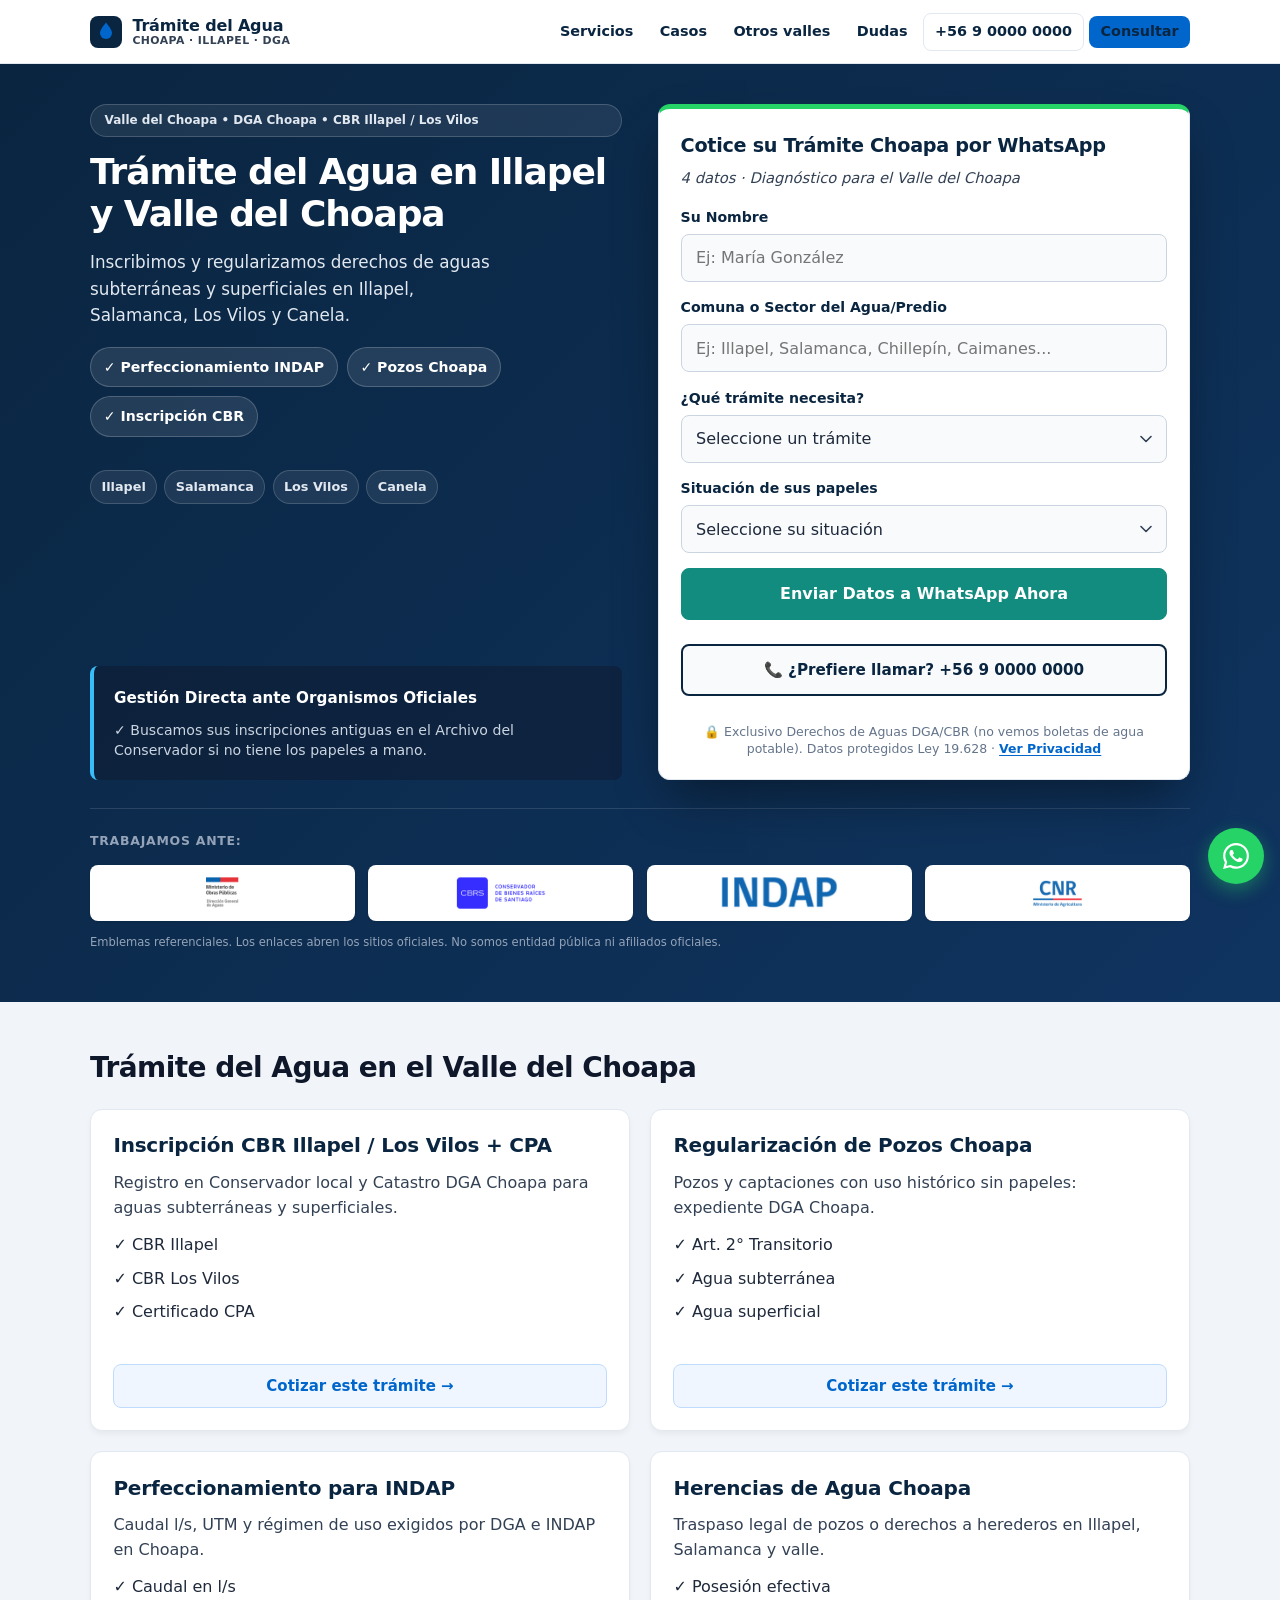
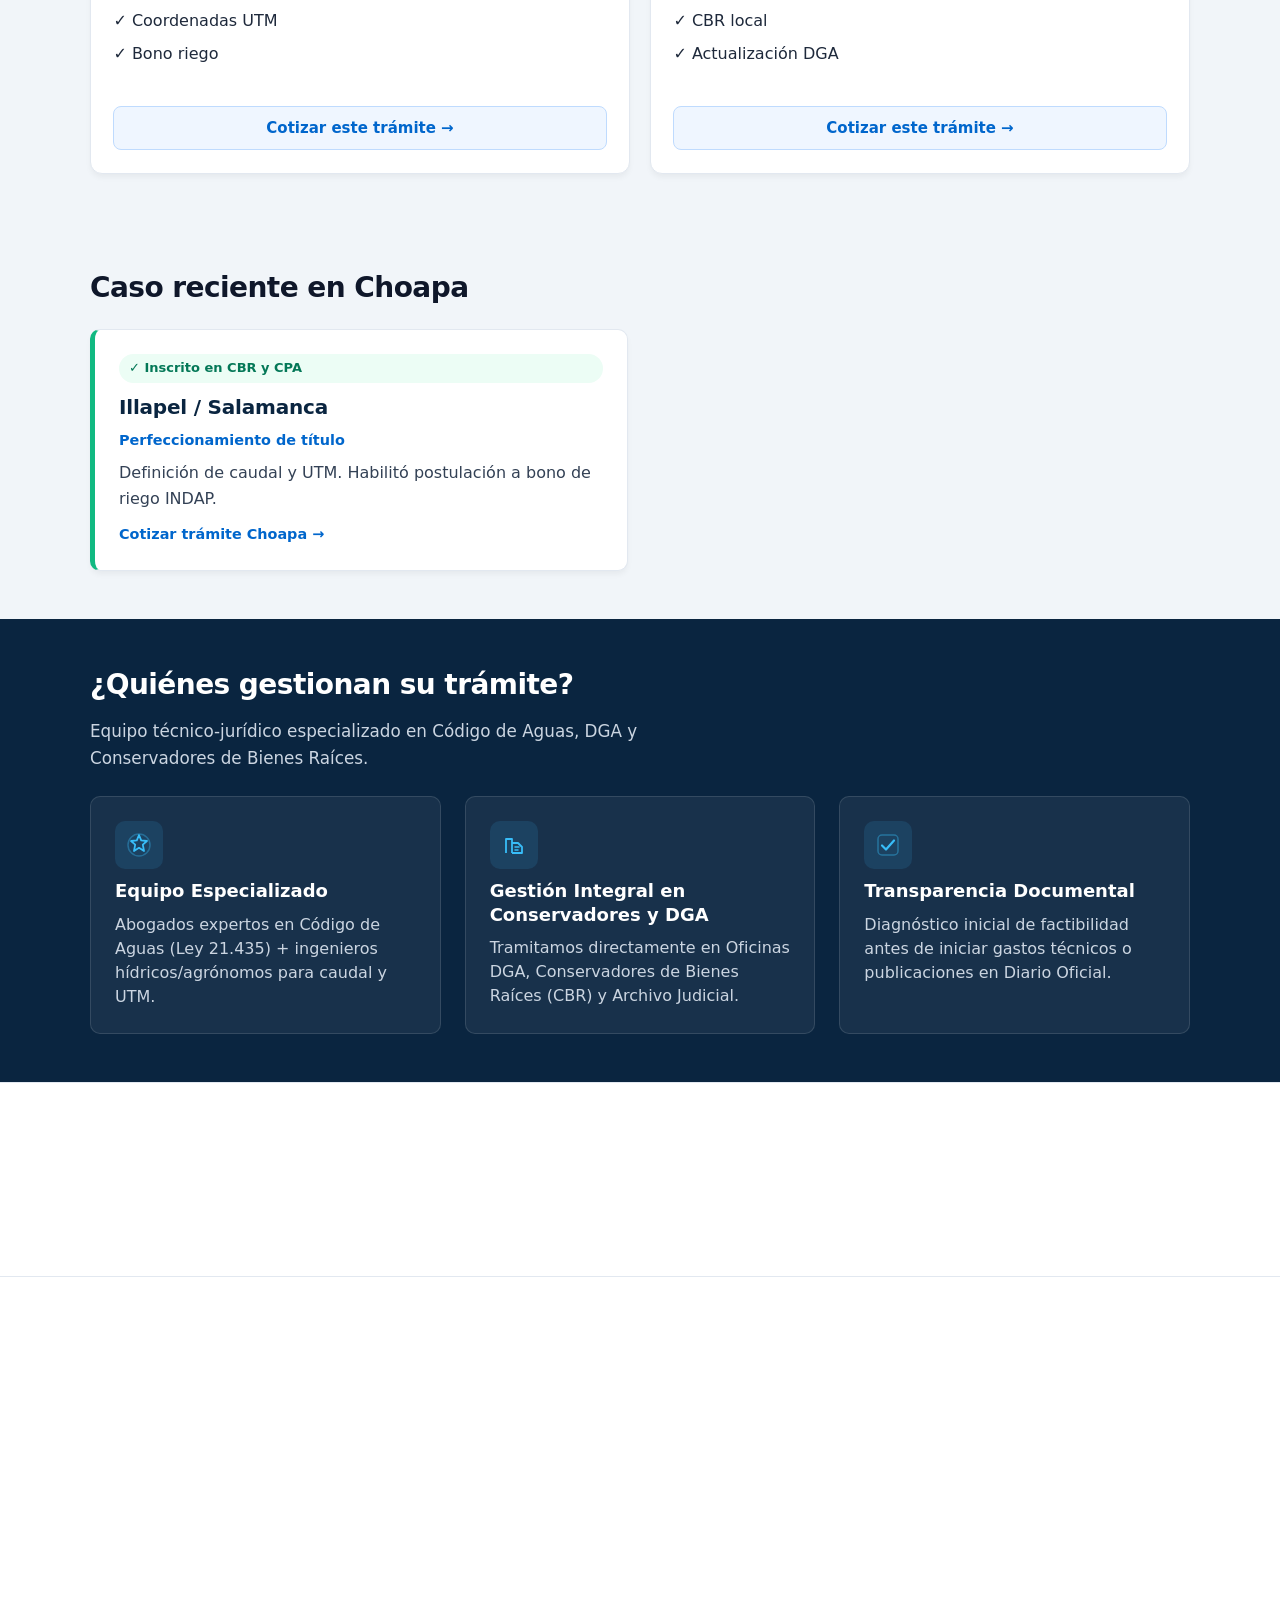
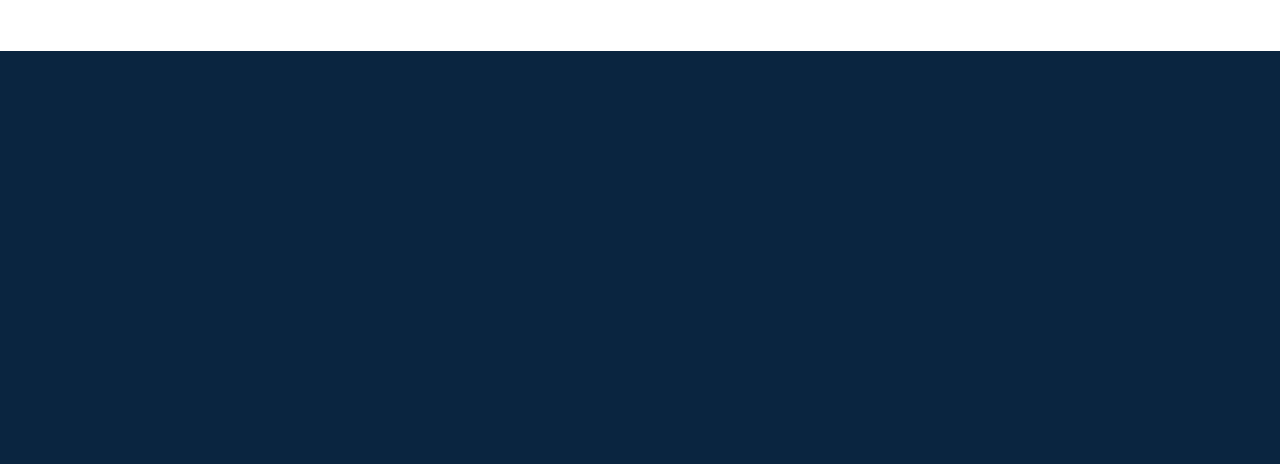
==== tramite-agua-illapel-choapa.html @ 5fd61816 "Usar logos oficiales de DGA, Conservador, INDAP y CNR. Reemplaza los emblemas SVG referenciales por " ====
<!DOCTYPE html>
<html lang="es-CL">
<head>
  <meta charset="UTF-8">
  <meta name="viewport" content="width=device-width, initial-scale=1">
  <title>Trámite del Agua Illapel y Choapa | Regularización e Inscripción DGA y CBR</title>
  <meta name="description" content="Trámite del agua en Illapel, Salamanca, Los Vilos y Canela. Regularización de pozos e inscripción ante DGA Choapa y Conservador de Illapel / Los Vilos.">
  <meta name="robots" content="index, follow, max-snippet:-1, max-image-preview:large">
  <meta name="geo.region" content="CL-CO">
  <meta name="geo.Country" content="CL">
  <meta name="geo.placename" content="Illapel, Valle del Choapa">
  <link rel="canonical" href="https://tudominio.cl/tramite-agua-illapel-choapa.html">
  <link rel="manifest" href="site.webmanifest">
  <link rel="icon" href="assets/favicon.ico" sizes="any">
  <link rel="icon" href="assets/favicon.png" type="image/svg+xml">
  <link rel="apple-touch-icon" href="assets/apple-touch-icon.png">
  <meta name="theme-color" content="#0A2540">
  <meta property="og:type" content="website">
  <meta property="og:locale" content="es_CL">
  <meta property="og:url" content="https://tudominio.cl/tramite-agua-illapel-choapa.html">
  <meta property="og:title" content="Trámite del Agua Illapel y Choapa | DGA y Conservador">
  <meta property="og:description" content="Regularice pozos y derechos de agua en el Valle del Choapa. Gestión ante DGA Choapa y Conservadores de Illapel / Los Vilos.">
  <link rel="stylesheet" href="styles.css">
  <script type="application/ld+json">
  {
    "@context": "https://schema.org",
    "@graph": [
      {
        "@type": "LegalService",
        "@id": "https://tudominio.cl/tramite-agua-illapel-choapa.html#service",
        "name": "Trámite del Agua Illapel y Choapa",
        "url": "https://tudominio.cl/tramite-agua-illapel-choapa.html",
        "description": "Regularización, perfeccionamiento e inscripción de derechos de aprovechamiento de aguas en el Valle del Choapa: Illapel, Salamanca, Los Vilos y Canela. Gestiones ante DGA Choapa y Conservadores de Illapel y Los Vilos, aguas subterráneas y superficiales.",
        "areaServed": [
          { "@type": "City", "name": "Illapel" },
          { "@type": "City", "name": "Salamanca" },
          { "@type": "City", "name": "Los Vilos" },
          { "@type": "City", "name": "Canela" },
          { "@type": "Place", "name": "Valle del Choapa" }
        ],
        "serviceType": ["Regularización de pozos", "Inscripción CBR Illapel", "Catastro Público de Aguas DGA Choapa", "Perfeccionamiento de títulos", "Herencias de agua"]
      },
      {
        "@type": "BreadcrumbList",
        "itemListElement": [
          { "@type": "ListItem", "position": 1, "name": "Inicio", "item": "https://tudominio.cl/" },
          { "@type": "ListItem", "position": 2, "name": "Choapa / Illapel", "item": "https://tudominio.cl/tramite-agua-illapel-choapa.html" }
        ]
      },
      {
        "@type": "FAQPage",
        "mainEntity": [
          {
            "@type": "Question",
            "name": "¿Dónde se inscriben derechos de agua del Valle del Choapa?",
            "acceptedAnswer": {
              "@type": "Answer",
              "text": "En el Conservador de Bienes Raíces de Illapel o Los Vilos, según la comuna, y en el Catastro Público de Aguas de la DGA Choapa. Aplica a aguas subterráneas y superficiales."
            }
          },
          {
            "@type": "Question",
            "name": "¿Puedo perfeccionar un título antiguo en Salamanca o Illapel para INDAP?",
            "acceptedAnswer": {
              "@type": "Answer",
              "text": "Sí. Completamos caudal en l/s, coordenadas UTM y régimen de uso para que la DGA y programas de riego (INDAP) acepten el derecho."
            }
          }
        ]
      }
    ]
  }
  </script>
</head>
<body>
  <a class="skip-link" href="#cotizador">Ir al formulario</a>
  <header class="site-header">
    <div class="container header-inner">
      <a class="brand" href="index.html" aria-label="Trámite del Agua — Inicio">
        <span class="brand-mark" aria-hidden="true">
          <svg xmlns="http://www.w3.org/2000/svg" width="32" height="32" viewBox="0 0 32 32" fill="none"><rect width="32" height="32" rx="8" fill="#0A2540"/><path d="M16 6.5c-3.6 4.5-6 7.8-6 10.6a6 6 0 1 0 12 0C22 14.3 19.6 11 16 6.5z" fill="#0066CC"/></svg>
        </span>
        <span class="brand-text">
          <span class="brand-name">Trámite del Agua</span>
          <span class="brand-sub">Choapa · Illapel · DGA</span>
        </span>
      </a>
      <nav class="site-nav" aria-label="Principal">
        <a href="#servicios">Servicios</a>
        <a href="#casos">Casos</a>
        <a href="#otros-valles">Otros valles</a>
        <a href="#faq">Dudas</a>
        <a class="nav-phone" data-phone-link href="tel:+56900000000"><span data-phone-text>+56 9 0000 0000</span></a>
        <a class="btn btn-sm btn-primary" href="#cotizador">Consultar</a>
      </nav>
    </div>
  </header>

  <main id="inicio">
    <section class="hero" aria-labelledby="hero-title">
      <div class="container hero-grid">
        <div class="hero-copy">
          <p class="badge">Valle del Choapa • DGA Choapa • CBR Illapel / Los Vilos</p>
          <h1 id="hero-title">Trámite del Agua en Illapel y Valle del Choapa</h1>
          <p class="hero-lead">Inscribimos y regularizamos derechos de aguas subterráneas y superficiales en Illapel, Salamanca, Los Vilos y Canela.</p>
          <ul class="chips">
            <li>✓ Perfeccionamiento INDAP</li>
            <li>✓ Pozos Choapa</li>
            <li>✓ Inscripción CBR</li>
          </ul>
          <ul class="local-chips" aria-label="Comunas Choapa">
            <li>Illapel</li><li>Salamanca</li><li>Los Vilos</li><li>Canela</li>
          </ul>
          <aside class="hero-trust" aria-label="Respaldo institucional">
            <p class="hero-trust-title">Gestión Directa ante Organismos Oficiales</p>
            <p class="hero-guarantee">✓ Buscamos sus inscripciones antiguas en el Archivo del Conservador si no tiene los papeles a mano.</p>
          </aside>

        </div>

        <div class="form-panel" id="cotizador">
          <div class="form-card" id="form-card">
            <h2 class="form-title">Cotice su Trámite Choapa por WhatsApp</h2>
            <p class="form-sub">4 datos · Diagnóstico para el Valle del Choapa</p>
            <form id="wa-form" novalidate>
              <label class="field"><span>Su Nombre</span><input type="text" id="nombre" name="nombre" required maxlength="100" placeholder="Ej: María González"></label>
              <label class="field"><span>Comuna o Sector del Agua/Predio</span><input type="text" id="ubicacion" name="ubicacion" required maxlength="100" placeholder="Ej: Illapel, Salamanca, Chillepín, Caimanes..."></label>
              <label class="field">
                <span>¿Qué trámite necesita?</span>
                <select id="tramite" name="tramite" required>
                  <option value="" disabled selected>Seleccione un trámite</option>
                  <option value="Inscripción de Agua en Conservador (CBR) y Catastro DGA">Inscripción de Agua en Conservador (CBR) y Catastro DGA</option>
                  <option value="Regularización de Pozo / Agua sin papeles al día">Regularización de Pozo / Agua sin papeles al día</option>
                  <option value="Perfeccionamiento de Título de Agua Antiguo">Perfeccionamiento de Título de Agua Antiguo</option>
                  <option value="Traspaso de Agua por Herencia o Compraventa">Traspaso de Agua por Herencia o Compraventa</option>
                </select>
              </label>
              <label class="field">
                <span>Situación de sus papeles</span>
                <select id="situacion" name="situacion" required>
                  <option value="" disabled selected>Seleccione su situación</option>
                  <option value="Tengo papeles antiguos (falta inscribir en DGA / actualizar)">Tengo papeles antiguos (falta inscribir en DGA / actualizar)</option>
                  <option value="Uso el agua hace años pero no tengo inscripción">Uso el agua hace años pero no tengo inscripción</option>
                  <option value="El agua está a nombre de un familiar fallecido">El agua está a nombre de un familiar fallecido</option>
                  <option value="No estoy seguro, necesito revisión">No estoy seguro, necesito revisión</option>
                </select>
              </label>
              <p class="form-error" id="form-error" role="alert" hidden>Complete los 4 campos para continuar.</p>
              <button type="submit" class="btn btn-wa btn-block">Enviar Datos a WhatsApp Ahora</button>
              <a class="btn-phone" data-phone-link data-phone-full href="tel:+56900000000">📞 ¿Prefiere llamar? +56 9 0000 0000</a>
              <p class="form-legal">🔒 Exclusivo Derechos de Aguas DGA/CBR (no vemos boletas de agua potable). Datos protegidos Ley 19.628 · <a href="#privacidad" id="open-privacy">Ver Privacidad</a></p>
            </form>
          </div>
        </div>
      </div>

            <div class="container partners" aria-label="Organismos ante los que gestionamos">
        <p class="partners-label">Trabajamos ante:</p>
        <ul class="partners-logos">
          <li>
            <a class="partner-mark" href="https://dga.mop.gob.cl/" target="_blank" rel="noopener noreferrer" title="Sitio oficial DGA">
              <img src="assets/logos/dga.png" alt="DGA — Dirección General de Aguas (sitio oficial)" width="140" height="48" loading="lazy" decoding="async">
            </a>
          </li>
          <li>
            <a class="partner-mark" href="https://www.conservadores.cl/" target="_blank" rel="noopener noreferrer" title="Directorio Conservadores de Bienes Raíces">
              <img src="assets/logos/cbr.png" alt="CBR — Conservador de Bienes Raíces (directorio oficial)" width="140" height="48" loading="lazy" decoding="async">
            </a>
          </li>
          <li>
            <a class="partner-mark" href="https://www.indap.gob.cl/agua-en-regla" target="_blank" rel="noopener noreferrer" title="INDAP Agua en Regla">
              <img src="assets/logos/indap.png" alt="INDAP — Agua en Regla (sitio oficial)" width="140" height="48" loading="lazy" decoding="async">
            </a>
          </li>
          <li>
            <a class="partner-mark" href="https://www.cnr.gob.cl/" target="_blank" rel="noopener noreferrer" title="Comisión Nacional de Riego">
              <img src="assets/logos/cnr.png" alt="CNR — Comisión Nacional de Riego (sitio oficial)" width="140" height="48" loading="lazy" decoding="async">
            </a>
          </li>
        </ul>
        <p class="partners-note">Emblemas referenciales. Los enlaces abren los sitios oficiales. No somos entidad pública ni afiliados oficiales.</p>
      </div>

    </section>

    <section class="section section-services cv-auto" id="servicios">
      <div class="container">
        <h2>Trámite del Agua en el Valle del Choapa</h2>
        <div class="bento">
          <article class="bento-card">
            <h3>Inscripción CBR Illapel / Los Vilos + CPA</h3>
            <p class="bento-lead">Registro en Conservador local y Catastro DGA Choapa para aguas subterráneas y superficiales.</p>
            <ul class="mini-list"><li>✓ CBR Illapel</li><li>✓ CBR Los Vilos</li><li>✓ Certificado CPA</li></ul>
            <button type="button" class="service-pick" data-tramite="Inscripción de Agua en Conservador (CBR) y Catastro DGA">Cotizar este trámite →</button>
          </article>
          <article class="bento-card">
            <h3>Regularización de Pozos Choapa</h3>
            <p class="bento-lead">Pozos y captaciones con uso histórico sin papeles: expediente DGA Choapa.</p>
            <ul class="mini-list"><li>✓ Art. 2° Transitorio</li><li>✓ Agua subterránea</li><li>✓ Agua superficial</li></ul>
            <button type="button" class="service-pick" data-tramite="Regularización de Pozo / Agua sin papeles al día">Cotizar este trámite →</button>
          </article>
          <article class="bento-card">
            <h3>Perfeccionamiento para INDAP</h3>
            <p class="bento-lead">Caudal l/s, UTM y régimen de uso exigidos por DGA e INDAP en Choapa.</p>
            <ul class="mini-list"><li>✓ Caudal en l/s</li><li>✓ Coordenadas UTM</li><li>✓ Bono riego</li></ul>
            <button type="button" class="service-pick" data-tramite="Perfeccionamiento de Título de Agua Antiguo">Cotizar este trámite →</button>
          </article>
          <article class="bento-card">
            <h3>Herencias de Agua Choapa</h3>
            <p class="bento-lead">Traspaso legal de pozos o derechos a herederos en Illapel, Salamanca y valle.</p>
            <ul class="mini-list"><li>✓ Posesión efectiva</li><li>✓ CBR local</li><li>✓ Actualización DGA</li></ul>
            <button type="button" class="service-pick" data-tramite="Traspaso de Agua por Herencia o Compraventa">Cotizar este trámite →</button>
          </article>
        </div>
      </div>
    </section>

    <section class="section section-cases cv-auto" id="casos">
      <div class="container">
        <h2>Caso reciente en Choapa</h2>
        <div class="cases-grid">
          <article class="case-card">
            <p class="case-badge">✓ Inscrito en CBR y CPA</p>
            <h3>Illapel / Salamanca</h3>
            <p class="case-type">Perfeccionamiento de título</p>
            <p>Definición de caudal y UTM. Habilitó postulación a bono de riego INDAP.</p>
          <a class="case-link" href="#cotizador">Cotizar trámite Choapa →</a>
          </article>
        </div>
      </div>
    </section>

    <section class="section section-trust cv-auto" id="equipo">
      <div class="container">
        <h2>¿Quiénes gestionan su trámite?</h2>
        <p class="trust-intro">Equipo técnico-jurídico especializado en Código de Aguas, DGA y Conservadores de Bienes Raíces.</p>
        <ul class="trust-pillars">
          <li>
            <span class="trust-icon" aria-hidden="true">
              <svg xmlns="http://www.w3.org/2000/svg" width="28" height="28" viewBox="0 0 28 28" fill="none"><path d="M14 4l2.2 5.4L22 10l-4.2 3.6L19 20l-5-3.2L9 20l1.2-6.4L6 10l5.8-.6L14 4z" stroke="#38BDF8" stroke-width="1.8" stroke-linejoin="round"/><circle cx="14" cy="14" r="11" stroke="#38BDF8" stroke-width="1.5" opacity="0.35"/></svg>
            </span>
            <strong>Equipo Especializado</strong>
            <span>Abogados expertos en Código de Aguas (Ley 21.435) + ingenieros hídricos/agrónomos para caudal y UTM.</span>
          </li>
          <li>
            <span class="trust-icon" aria-hidden="true">
              <svg xmlns="http://www.w3.org/2000/svg" width="28" height="28" viewBox="0 0 28 28" fill="none"><path d="M6 22V8h6v14M12 12h6l4 4v6H12" stroke="#38BDF8" stroke-width="1.8" stroke-linejoin="round"/><path d="M15 16h4M15 19h3" stroke="#38BDF8" stroke-width="1.5" stroke-linecap="round"/></svg>
            </span>
            <strong>Gestión Integral en Conservadores y DGA</strong>
            <span>Tramitamos directamente en Oficinas DGA, Conservadores de Bienes Raíces (CBR) y Archivo Judicial.</span>
          </li>
          <li>
            <span class="trust-icon" aria-hidden="true">
              <svg xmlns="http://www.w3.org/2000/svg" width="28" height="28" viewBox="0 0 28 28" fill="none"><path d="M8 14.5l4 4 8-9" stroke="#38BDF8" stroke-width="2.2" stroke-linecap="round" stroke-linejoin="round"/><rect x="4" y="4" width="20" height="20" rx="4" stroke="#38BDF8" stroke-width="1.5" opacity="0.4"/></svg>
            </span>
            <strong>Transparencia Documental</strong>
            <span>Diagnóstico inicial de factibilidad antes de iniciar gastos técnicos o publicaciones en Diario Oficial.</span>
          </li>
        </ul>
      </div>
    </section>

<section class="section section-coverage cv-auto" id="otros-valles" aria-labelledby="otras-title">
      <div class="container">
        <h2 id="otras-title">También atendemos estos valles</h2>
        <ul class="related-links">
          <li><a href="index.html">Chile (Nacional)</a></li>
          <li><a href="tramite-agua-ovalle-limari.html">Limarí / Ovalle</a></li>
          <li><a href="tramite-agua-la-serena-elqui.html">Elqui / La Serena</a></li>
        </ul>
      </div>
    </section>

    <section class="section section-faq cv-auto" id="faq">
      <div class="container narrow">
        <h2>Dudas Choapa: Inscripción y Regularización</h2>
        <div class="faq">
          <details>
            <summary>¿Dónde se inscriben derechos de agua del Valle del Choapa?</summary>
            <div class="faq-body"><p>En el <strong>Conservador de Illapel o Los Vilos</strong> y en el <strong>Catastro Público de Aguas</strong> de la DGA Choapa (aguas subterráneas y superficiales).</p></div>
          </details>
          <details>
            <summary>¿Puedo perfeccionar un título antiguo en Salamanca o Illapel para INDAP?</summary>
            <div class="faq-body"><p>Sí. Completamos <strong>caudal en l/s</strong>, <strong>coordenadas UTM</strong> y régimen de uso para DGA e INDAP.</p></div>
          </details>
          <details>
            <summary>¿Atienden Chillepín, Caimanes y sectores rurales del Choapa?</summary>
            <div class="faq-body"><p>Sí. Cubrimos predios agrícolas y pozos en <strong>Illapel, Salamanca, Los Vilos, Canela</strong> y sectores del valle.</p></div>
          </details>
        </div>
      </div>
    </section>
  </main>

  <footer class="site-footer cv-auto">
    <div class="container footer-row">
      <p class="footer-brand">Trámite del Agua · Choapa</p>
      <p>Illapel · Salamanca · Los Vilos · Canela</p>
      <p class="footer-meta">Lun–Vie 09:00–18:00</p>
    </div>
    <div class="container footer-basins">
      <p class="footer-basins-label">Atención por Valles y Comunas:</p>
      <ul class="basin-links">
        <li><a href="index.html">Chile (Nacional)</a></li>
        <li><a href="tramite-agua-ovalle-limari.html">Limarí / Ovalle</a></li>
        <li><a href="tramite-agua-la-serena-elqui.html">Elqui / La Serena</a></li>
        <li><a href="tramite-agua-illapel-choapa.html" aria-current="page">Choapa / Illapel</a></li>
      </ul>
    </div>
    <div class="container footer-basins footer-official">
      <p class="footer-basins-label">Enlaces Oficiales:</p>
      <ul class="official-links">
        <li><a href="https://dga.mop.gob.cl/" target="_blank" rel="noopener noreferrer">DGA (MOP)</a></li>
        <li><a href="https://dga.mop.gob.cl/servicios-de-informacion/catastro-publico-de-aguas/" target="_blank" rel="noopener noreferrer">Catastro Público de Aguas</a></li>
        <li><a href="https://www.conservadores.cl/" target="_blank" rel="noopener noreferrer">Conservadores.cl</a></li>
        <li><a href="https://www.indap.gob.cl/agua-en-regla" target="_blank" rel="noopener noreferrer">INDAP Agua en Regla</a></li>
        <li><a href="https://www.cnr.gob.cl/" target="_blank" rel="noopener noreferrer">CNR</a></li>
        <li><a href="https://www.bcn.cl/leychile/navegar?idNorma=1162908" target="_blank" rel="noopener noreferrer">Ley 21.435 (BCN)</a></li>
        <li><a href="https://www.siguelacorrientedelagua.cl/" target="_blank" rel="noopener noreferrer">Sigue la corriente del agua</a></li>
        <li><a href="https://snia.mop.gob.cl/" target="_blank" rel="noopener noreferrer">Portal SNIA / DGA</a></li>
      </ul>
    </div>
    <div class="container footer-copy"><p>&copy; <span id="year"></span> Trámite del Agua.</p></div>
  </footer>

  <dialog class="privacy-dialog" id="privacy-dialog" aria-labelledby="privacy-title">
    <div class="privacy-dialog-inner">
      <h2 id="privacy-title">Política de Privacidad (Ley 19.628)</h2>
      <p>Tratamos nombre, comuna y datos del trámite solo para evaluar su caso ante DGA/CBR Choapa y contactarlo.</p>
      <p>No vendemos datos. Confidencialidad de expedientes hídricos. Puede solicitar acceso o eliminación.</p>
      <button type="button" class="btn btn-primary" id="close-privacy">Cerrar</button>
    </div>
  </dialog>

  <a href="#cotizador" class="float-wa" id="float-wa" aria-label="Ir al formulario">
    <svg xmlns="http://www.w3.org/2000/svg" width="26" height="26" viewBox="0 0 24 24" fill="currentColor" aria-hidden="true"><path d="M17.472 14.382c-.297-.149-1.758-.867-2.03-.967-.273-.099-.471-.148-.67.15-.197.297-.767.966-.94 1.164-.173.199-.347.223-.644.075-.297-.15-1.255-.463-2.39-1.475-.883-.788-1.48-1.761-1.653-2.059-.173-.297-.018-.458.13-.606.134-.133.298-.347.446-.52.149-.174.198-.298.298-.497.099-.198.05-.371-.025-.52-.075-.149-.669-1.612-.916-2.207-.242-.579-.487-.5-.669-.51-.173-.008-.371-.01-.57-.01-.198 0-.52.074-.792.372-.272.297-1.04 1.016-1.04 2.479 0 1.462 1.065 2.875 1.213 3.074.149.198 2.096 3.2 5.077 4.487.709.306 1.262.489 1.694.625.712.227 1.36.195 1.871.118.571-.085 1.758-.719 2.006-1.413.248-.694.248-1.289.173-1.413-.074-.124-.272-.198-.57-.347m-5.421 7.403h-.004a9.87 9.87 0 0 1-5.031-1.378l-.361-.214-3.741.982.998-3.648-.235-.374a9.86 9.86 0 0 1-1.51-5.26c.001-5.45 4.436-9.884 9.888-9.884 2.64 0 5.122 1.03 6.988 2.898a9.825 9.825 0 0 1 2.893 6.994c-.003 5.45-4.435 9.884-9.885 9.884m8.413-18.297A11.815 11.815 0 0 0 12.05 0C5.495 0 .16 5.335.157 11.892c0 2.096.547 4.142 1.588 5.945L.057 24l6.305-1.654a11.882 11.882 0 0 0 5.683 1.448h.005c6.554 0 11.89-5.335 11.893-11.893a11.821 11.821 0 0 0-3.48-8.413z"/></svg>
  </a>
  <script src="script.js" defer></script>
</body>
</html>
---- styles.css ----
/* Trámite del Agua — UI CRO · Alto contraste · Legibilidad 45-70+ */

:root {
  --azul: #0A2540;
  --azul-hidrico: #0066CC;
  --azul-hover: #0052A3;
  --wa: #128C7E;
  --wa-bright: #25D366;
  --fondo: #F8FAFC;
  --fondo-alt: #F1F5F9;
  --texto: #1E293B;
  --titulo: #0F172A;
  --secundario: #334155;
  --muted: #64748B;
  --borde: #E2E8F0;
  --borde-input: #CBD5E1;
  --blanco: #FFFFFF;
  --sombra: 0 10px 30px rgba(10, 37, 64, 0.1);
  --sombra-sm: 0 4px 6px -1px rgba(0, 0, 0, 0.05);
  --radio: 12px;
  --radio-sm: 8px;
  --header: 64px;
  --max: 1100px;
  --font: system-ui, -apple-system, BlinkMacSystemFont, "Segoe UI", Roboto, sans-serif;
}

*, *::before, *::after { box-sizing: border-box; }

html {
  scroll-behavior: smooth;
  scroll-padding-top: calc(var(--header) + 10px);
  -webkit-text-size-adjust: 100%;
}

body {
  margin: 0;
  font-family: var(--font);
  font-size: 16.5px;
  line-height: 1.6;
  color: var(--texto);
  background: var(--fondo);
  -webkit-font-smoothing: antialiased;
}

img, svg { display: block; max-width: 100%; }

a { color: var(--azul-hidrico); text-decoration: none; }
a:hover { color: var(--azul-hover); }

:focus-visible {
  outline: 3px solid var(--azul-hidrico);
  outline-offset: 2px;
}

.skip-link {
  position: absolute;
  left: 1rem;
  top: -80px;
  z-index: 200;
  padding: 0.6rem 0.9rem;
  background: var(--azul);
  color: var(--blanco);
  border-radius: var(--radio-sm);
}

.skip-link:focus { top: 0.75rem; }

.container {
  width: min(100% - 1.75rem, var(--max));
  margin-inline: auto;
}

.container.narrow { width: min(100% - 1.75rem, 720px); }

.cv-auto {
  content-visibility: auto;
  contain-intrinsic-size: auto 700px;
}

/* ---------- Header ---------- */
.site-header {
  position: sticky;
  top: 0;
  z-index: 100;
  height: var(--header);
  background: rgba(255, 255, 255, 0.96);
  border-bottom: 1px solid var(--borde);
  backdrop-filter: blur(8px);
  -webkit-backdrop-filter: blur(8px);
}

.header-inner {
  display: flex;
  align-items: center;
  justify-content: space-between;
  height: var(--header);
  gap: 1rem;
}

.brand {
  display: flex;
  align-items: center;
  gap: 0.65rem;
  color: inherit;
  min-width: 0;
}

.brand-text {
  display: flex;
  flex-direction: column;
  line-height: 1.15;
}

.brand-name {
  font-weight: 700;
  font-size: 1rem;
  color: var(--azul);
  letter-spacing: -0.01em;
}

.brand-sub {
  font-size: 0.68rem;
  font-weight: 600;
  color: var(--secundario);
  text-transform: uppercase;
  letter-spacing: 0.04em;
}

.site-nav {
  display: none;
  align-items: center;
  gap: 0.35rem;
}

.site-nav a {
  padding: 0.4rem 0.65rem;
  font-size: 0.9rem;
  font-weight: 600;
  color: var(--azul);
  border-radius: 8px;
}

.site-nav a:hover { background: var(--fondo-alt); }

.nav-phone {
  display: none;
  padding: 0.4rem 0.65rem;
  font-size: 0.85rem;
  font-weight: 700;
  color: var(--azul);
  border: 1px solid var(--borde);
  border-radius: 8px;
  white-space: nowrap;
}

.nav-phone:hover {
  border-color: var(--azul-hidrico);
  color: var(--azul-hidrico);
  background: var(--fondo-alt);
}

/* ---------- Buttons ---------- */
.btn {
  display: inline-flex;
  align-items: center;
  justify-content: center;
  gap: 0.5rem;
  padding: 0.85rem 1.15rem;
  font-family: inherit;
  font-size: 0.95rem;
  font-weight: 700;
  line-height: 1.2;
  border: 1.5px solid transparent;
  border-radius: var(--radio-sm);
  cursor: pointer;
  transition: background 0.2s ease, border-color 0.2s ease, color 0.2s ease, box-shadow 0.2s ease;
}

.btn-sm { padding: 0.5rem 0.9rem; font-size: 0.85rem; }
.btn-block { width: 100%; }

.btn-primary {
  background: var(--azul-hidrico);
  color: var(--blanco);
}

.btn-primary:hover {
  background: var(--azul-hover);
  color: var(--blanco);
}

.btn-wa {
  background: var(--wa);
  color: var(--blanco);
  border-color: var(--wa);
  min-height: 52px;
  font-size: 1rem;
}

.btn-wa:hover { background: #0e7a6e; color: var(--blanco); }

/* ---------- Hero alto contraste ---------- */
.hero {
  padding: 1.75rem 0 2.5rem;
  background: linear-gradient(135deg, #0A2540 0%, #0F3460 100%);
  color: var(--blanco);
}

.hero-grid {
  display: grid;
  gap: 1.75rem;
  align-items: stretch;
}

.badge {
  display: inline-flex;
  align-items: center;
  margin: 0 0 0.9rem;
  padding: 0.45rem 0.85rem;
  font-size: 0.75rem;
  font-weight: 700;
  line-height: 1.35;
  color: #E2E8F0;
  background: rgba(255, 255, 255, 0.08);
  border: 1px solid rgba(255, 255, 255, 0.18);
  border-radius: 999px;
}

.hero h1 {
  margin: 0 0 0.85rem;
  font-size: clamp(1.55rem, 4.2vw, 2.25rem);
  font-weight: 800;
  line-height: 1.18;
  letter-spacing: -0.03em;
  color: #FFFFFF;
}

.hero-lead {
  margin: 0 0 1.2rem;
  font-size: 1.05rem;
  line-height: 1.55;
  color: #E2E8F0;
  max-width: 40ch;
}

.hero-lead strong {
  color: #FFFFFF;
  font-weight: 700;
}

.chips {
  list-style: none;
  margin: 0 0 1.25rem;
  padding: 0;
  display: flex;
  flex-wrap: wrap;
  gap: 0.55rem;
}

.chips li {
  display: inline-flex;
  align-items: center;
  gap: 0.45rem;
  padding: 0.5rem 0.8rem;
  font-size: 0.88rem;
  font-weight: 600;
  color: #FFFFFF;
  background: rgba(255, 255, 255, 0.1);
  border: 1px solid rgba(255, 255, 255, 0.2);
  border-radius: 999px;
}

.chips svg { flex-shrink: 0; }
.chips .chip-check { color: #34D399; flex-shrink: 0; }

/* Caja institucional (equilibra altura con form) */
.hero-trust {
  margin-top: 0.25rem;
  padding: 1.25rem;
  background: rgba(15, 23, 42, 0.45);
  border-left: 4px solid #38BDF8;
  border-radius: 8px;
}

.hero-trust-title {
  margin: 0 0 0.55rem;
  font-size: 0.95rem;
  font-weight: 800;
  color: #FFFFFF;
}

.hero-guarantee {
  margin: 0;
  font-size: 0.88rem;
  line-height: 1.45;
  color: #CBD5E1;
}

/* Barra "Trabajamos ante" + logos */
.partners {
  margin-top: 1.75rem;
  padding-top: 1.35rem;
  border-top: 1px solid rgba(255, 255, 255, 0.12);
}

.partners-label {
  margin: 0 0 0.85rem;
  font-size: 0.78rem;
  font-weight: 800;
  letter-spacing: 0.06em;
  text-transform: uppercase;
  color: #94A3B8;
}

.partners-logos {
  list-style: none;
  margin: 0;
  padding: 0;
  display: grid;
  grid-template-columns: repeat(2, 1fr);
  gap: 0.65rem;
}

.partners-logos li {
  margin: 0;
}

.partners-logos a,
.partners-logos .partner-mark {
  display: block;
  transition: transform 0.15s ease, opacity 0.15s ease;
}

.partners-logos img {
  width: 100%;
  height: 56px;
  object-fit: contain;
  object-position: center;
  background: #FFFFFF;
  border-radius: 8px;
  padding: 8px 12px;
  box-shadow: 0 1px 2px rgba(0,0,0,0.12);
}

.partners-logos a:hover {
  transform: translateY(-1px);
  opacity: 0.92;
}

.partners-note {
  margin: 0.85rem 0 0;
  font-size: 0.72rem;
  line-height: 1.4;
  color: #94A3B8;
}

.local-chips {
  list-style: none;
  margin: 0.85rem 0 1rem;
  padding: 0;
  display: flex;
  flex-wrap: wrap;
  gap: 0.45rem;
}

.local-chips li {
  padding: 0.35rem 0.65rem;
  font-size: 0.8rem;
  font-weight: 700;
  color: #E2E8F0;
  background: rgba(255, 255, 255, 0.08);
  border: 1px solid rgba(255, 255, 255, 0.16);
  border-radius: 999px;
}

/* ---------- Formulario destacado ---------- */
.form-card {
  background: var(--blanco);
  border: 1px solid var(--borde);
  border-top: 5px solid #25D366;
  border-radius: 12px;
  box-shadow: 0 25px 50px -12px rgba(0, 0, 0, 0.45);
  padding: 1.35rem;
  transition: box-shadow 0.3s ease, border-color 0.3s ease;
  color: var(--texto);
}

.form-card.is-glow {
  box-shadow: 0 0 0 3px rgba(0, 102, 204, 0.25), 0 25px 50px -12px rgba(0, 0, 0, 0.45);
}

.form-title {
  margin: 0 0 0.3rem;
  font-size: 1.2rem;
  font-weight: 800;
  color: var(--azul);
  letter-spacing: -0.015em;
}

.form-sub {
  margin: 0 0 1rem;
  font-size: 0.92rem;
  font-style: italic;
  color: var(--secundario);
}

#wa-form {
  display: grid;
  gap: 0.9rem;
}

.field {
  display: grid;
  gap: 0.35rem;
}

.field span {
  font-size: 0.88rem;
  font-weight: 700;
  color: var(--azul);
}

.field input,
.field select {
  width: 100%;
  min-height: 48px;
  padding: 0.75rem 0.9rem;
  font-family: inherit;
  font-size: 16px;
  color: var(--texto);
  background: var(--fondo);
  border: 1.5px solid var(--borde-input);
  border-radius: var(--radio-sm);
  appearance: none;
  -webkit-appearance: none;
}

.field select {
  background-image: url("data:image/svg+xml,%3Csvg xmlns='http://www.w3.org/2000/svg' width='12' height='8' fill='none'%3E%3Cpath d='M1 1.5l5 5 5-5' stroke='%23334155' stroke-width='1.6' stroke-linecap='round' stroke-linejoin='round'/%3E%3C/svg%3E");
  background-repeat: no-repeat;
  background-position: right 0.9rem center;
  padding-right: 2.4rem;
}

.field input:focus,
.field select:focus {
  outline: none;
  border-color: #0066CC;
  background: var(--blanco);
  box-shadow: 0 0 0 3px rgba(0, 102, 204, 0.15);
}

.field input.invalid,
.field select.invalid {
  border-color: #DC2626;
  background: #FEF2F2;
}

.form-error {
  margin: 0;
  padding: 0.55rem 0.75rem;
  font-size: 0.88rem;
  font-weight: 600;
  color: #991B1B;
  background: #FEF2F2;
  border: 1px solid #FECACA;
  border-radius: var(--radio-sm);
}

/* Botón teléfono secundario real */
.btn-phone {
  display: flex;
  width: 100%;
  justify-content: center;
  align-items: center;
  gap: 8px;
  padding: 12px;
  margin-top: 10px;
  border: 2px solid #0A2540;
  border-radius: 8px;
  color: #0A2540;
  font-weight: 700;
  font-size: 0.95rem;
  text-decoration: none;
  background: #F8FAFC;
  transition: background 0.2s ease, color 0.2s ease;
}

.btn-phone:hover {
  background: #0A2540;
  color: #FFFFFF;
}

/* Micro-línea unificada filtro + privacidad */
.form-legal {
  margin: 12px 0 0;
  font-size: 12.5px;
  color: #64748B;
  text-align: center;
  line-height: 1.4;
}

.form-legal a {
  font-weight: 700;
  color: var(--azul-hidrico);
  text-decoration: underline;
  text-underline-offset: 2px;
}

/* ---------- Sections ---------- */
.section { padding: 3rem 0; }

.section h2 {
  margin: 0 0 1.5rem;
  font-size: clamp(1.35rem, 3vw, 1.75rem);
  font-weight: 800;
  line-height: 1.25;
  letter-spacing: -0.02em;
  color: var(--titulo);
}

.section-services { background: var(--fondo-alt); }

.bento {
  display: grid;
  gap: 1.25rem;
}

.bento-card {
  display: flex;
  flex-direction: column;
  justify-content: space-between;
  gap: 0.7rem;
  padding: 1.4rem;
  background: var(--blanco);
  border: 1px solid var(--borde);
  border-radius: var(--radio);
  box-shadow: var(--sombra-sm);
  min-height: 100%;
}

.bento-card h3 {
  margin: 0;
  font-size: 1.25rem;
  font-weight: 700;
  line-height: 1.3;
  color: #0A2540;
  letter-spacing: -0.01em;
}

.bento-lead {
  margin: 0;
  font-size: 1rem;
  color: var(--secundario);
}

.mini-list {
  list-style: none;
  margin: 0;
  padding: 0;
  display: grid;
  gap: 0;
  flex: 1;
}

.mini-list li {
  display: flex;
  align-items: center;
  gap: 0.45rem;
  margin-bottom: 8px;
  font-size: 16px;
  font-weight: 500;
  color: var(--texto);
}

.mini-list svg { flex-shrink: 0; }

/* CTA servicios — botón real ancho completo */
.service-pick {
  display: block;
  width: 100%;
  margin-top: 1.25rem;
  padding: 12px 16px;
  background: #EFF6FF;
  color: #0066CC;
  border: 1px solid #BFDBFE;
  border-radius: 8px;
  font-family: inherit;
  font-weight: 700;
  font-size: 15px;
  cursor: pointer;
  text-align: center;
  transition: all 0.2s ease;
}

.service-pick:hover {
  background: #0066CC;
  color: #FFFFFF;
  border-color: #0066CC;
}

/* ---------- Proceso 01 02 03 ---------- */
.section-process { background: var(--blanco); }

.steps {
  list-style: none;
  margin: 0;
  padding: 0;
  display: grid;
  gap: 1rem;
}

.step {
  padding: 1.35rem;
  background: var(--fondo);
  border: 1px solid var(--borde);
  border-radius: var(--radio);
}

.step-num {
  display: flex;
  align-items: center;
  justify-content: center;
  width: 44px;
  height: 44px;
  margin-bottom: 12px;
  border-radius: 10px;
  background: #0066CC;
  color: #FFFFFF;
  font-size: 18px;
  font-weight: 800;
  letter-spacing: 0;
}

.step h3 {
  margin: 0 0 0.4rem;
  font-size: 1.25rem;
  font-weight: 700;
  color: #0A2540;
}

.step p {
  margin: 0;
  font-size: 1rem;
  color: var(--secundario);
}

/* ---------- Casos / prueba social ---------- */
.section-cases {
  background: var(--fondo-alt);
}

.cases-grid {
  display: grid;
  grid-template-columns: 1fr;
  gap: 1.5rem;
}

.case-card {
  display: flex;
  flex-direction: column;
  background: #FFFFFF;
  padding: 1.5rem;
  border-radius: 10px;
  border: 1px solid #E2E8F0;
  border-left: 5px solid #10B981;
  box-shadow: 0 4px 6px -1px rgba(0, 0, 0, 0.05);
}

.case-badge {
  display: inline-block;
  margin: 0 0 8px;
  padding: 4px 10px;
  font-size: 13px;
  font-weight: 700;
  color: #047857;
  background: #ECFDF5;
  border-radius: 999px;
}

.case-card h3 {
  margin: 0 0 0.4rem;
  font-size: 1.25rem;
  font-weight: 700;
  color: #0A2540;
  letter-spacing: -0.01em;
}

.case-type {
  margin: 0 0 0.5rem;
  font-size: 0.9rem;
  font-weight: 700;
  color: var(--azul-hidrico);
}

.case-card > p:not(.case-badge):not(.case-type) {
  margin: 0 0 0.75rem;
  font-size: 1rem;
  color: var(--secundario);
}

.case-link {
  display: inline-block;
  margin-top: auto;
  font-size: 0.9rem;
  font-weight: 700;
  color: var(--azul-hidrico);
}

.case-link:hover { text-decoration: underline; }

/* Cobertura / interlinking valles */
.section-coverage {
  background: var(--blanco);
  border-block: 1px solid var(--borde);
}

.coverage-lead {
  margin: -0.5rem 0 1.25rem;
  font-size: 1.05rem;
  color: var(--secundario);
}

.coverage-grid {
  list-style: none;
  margin: 0;
  padding: 0;
  display: grid;
  gap: 0.85rem;
}

.coverage-card {
  display: flex;
  flex-direction: column;
  gap: 0.35rem;
  padding: 1.2rem 1.25rem;
  background: var(--fondo-alt);
  border: 1px solid var(--borde);
  border-radius: var(--radio);
  color: inherit;
  text-decoration: none;
  transition: border-color 0.15s ease, box-shadow 0.15s ease, transform 0.15s ease;
}

.coverage-card:hover {
  border-color: var(--azul-hidrico);
  box-shadow: var(--sombra-sm);
  transform: translateY(-1px);
  color: inherit;
}

.coverage-card strong {
  font-size: 1.1rem;
  color: #0A2540;
}

.coverage-card span {
  font-size: 0.9rem;
  color: var(--secundario);
}

.related-links {
  list-style: none;
  margin: 1rem 0 0;
  padding: 0;
  display: flex;
  flex-wrap: wrap;
  gap: 0.5rem;
}

.related-links a {
  display: inline-block;
  padding: 0.45rem 0.8rem;
  font-size: 0.85rem;
  font-weight: 700;
  color: var(--azul);
  background: var(--fondo-alt);
  border: 1px solid var(--borde);
  border-radius: 999px;
}

.related-links a:hover {
  border-color: var(--azul-hidrico);
  color: var(--azul-hidrico);
}

.official-links {
  list-style: none;
  margin: 0;
  padding: 0;
  display: flex;
  flex-wrap: wrap;
  gap: 0.5rem;
}

.official-links a {
  display: inline-block;
  padding: 0.4rem 0.7rem;
  font-size: 0.8rem;
  font-weight: 700;
  color: #E2E8F0;
  background: rgba(255, 255, 255, 0.06);
  border: 1px solid rgba(255, 255, 255, 0.14);
  border-radius: 999px;
}

.official-links a:hover {
  color: var(--wa-bright);
  border-color: rgba(37, 211, 102, 0.35);
  background: rgba(37, 211, 102, 0.12);
}

.faq-body a {
  font-weight: 700;
  text-decoration: underline;
  text-underline-offset: 2px;
}

/* ---------- Trust / E-E-A-T oscuro ---------- */
.section-trust {
  background: #0A2540;
  color: var(--blanco);
}

.section-trust h2 {
  color: #FFFFFF;
}

.trust-intro {
  margin: -0.5rem 0 1.5rem;
  font-size: 1.05rem;
  color: #CBD5E1;
  max-width: 52ch;
}

.trust-pillars {
  list-style: none;
  margin: 0;
  padding: 0;
  display: grid;
  grid-template-columns: 1fr;
  gap: 1.5rem;
}

.trust-pillars li {
  display: flex;
  flex-direction: column;
  gap: 0.65rem;
  padding: 1.5rem;
  background: rgba(255, 255, 255, 0.06);
  border: 1px solid rgba(255, 255, 255, 0.12);
  border-radius: 10px;
}

.trust-icon {
  display: flex;
  align-items: center;
  justify-content: center;
  width: 48px;
  height: 48px;
  border-radius: 10px;
  background: rgba(56, 189, 248, 0.12);
  color: #38BDF8;
}

.trust-pillars strong {
  display: block;
  font-size: 18px;
  font-weight: 800;
  color: #FFFFFF;
  line-height: 1.3;
}

.trust-pillars span {
  font-size: 1rem;
  line-height: 1.5;
  color: #CBD5E1;
}

/* ---------- FAQ ---------- */
.section-faq { background: var(--blanco); }

.faq { display: grid; gap: 0.7rem; }

.faq details {
  background: var(--fondo);
  border: 1px solid var(--borde);
  border-radius: var(--radio-sm);
  overflow: hidden;
}

.faq summary {
  position: relative;
  padding: 1.05rem 2.6rem 1.05rem 1.15rem;
  font-size: 1rem;
  font-weight: 700;
  line-height: 1.4;
  color: #0A2540;
  cursor: pointer;
  list-style: none;
}

.faq summary::-webkit-details-marker { display: none; }

.faq summary::after {
  content: "";
  position: absolute;
  right: 1.15rem;
  top: 50%;
  width: 9px;
  height: 9px;
  border-right: 2px solid var(--azul-hidrico);
  border-bottom: 2px solid var(--azul-hidrico);
  transform: translateY(-65%) rotate(45deg);
  transition: transform 0.15s ease;
}

.faq details[open] summary::after {
  transform: translateY(-20%) rotate(225deg);
}

.faq-body {
  padding: 0 1.15rem 1.15rem;
  border-top: 1px solid var(--borde);
}

.faq details[open] .faq-body { padding-top: 0.9rem; }

.faq-body p {
  margin: 0;
  font-size: 1rem;
  color: var(--secundario);
}

.faq-body strong { color: var(--texto); }

/* ---------- Privacy dialog ---------- */
.privacy-dialog {
  width: min(92vw, 560px);
  max-height: 85vh;
  padding: 0;
  border: 1px solid var(--borde);
  border-radius: var(--radio);
  box-shadow: var(--sombra);
}

.privacy-dialog::backdrop {
  background: rgba(10, 37, 64, 0.5);
}

.privacy-dialog-inner {
  padding: 1.35rem;
  overflow: auto;
  max-height: 85vh;
}

.privacy-dialog h2 {
  margin: 0 0 0.75rem;
  font-size: 1.15rem;
  color: var(--azul);
}

.privacy-dialog p,
.privacy-dialog li {
  font-size: 0.95rem;
  color: var(--secundario);
  margin: 0 0 0.65rem;
}

.privacy-dialog ul {
  margin: 0 0 0.85rem;
  padding-left: 1.1rem;
}

.privacy-dialog .btn { margin-top: 0.5rem; }

/* ---------- Footer ---------- */
.site-footer {
  background: var(--azul);
  color: rgba(248, 250, 252, 0.85);
  padding: 2rem 0 5.5rem;
}

.footer-row {
  display: grid;
  gap: 0.5rem;
  margin-bottom: 1.25rem;
}

.footer-brand {
  margin: 0;
  font-weight: 800;
  color: var(--blanco);
}

.site-footer p { margin: 0; font-size: 0.92rem; }

.footer-meta {
  color: var(--wa-bright);
  font-weight: 600;
  font-size: 0.85rem !important;
}

.footer-basins {
  margin: 0 0 1.25rem;
  padding: 1rem 0;
  border-top: 1px solid rgba(255, 255, 255, 0.12);
}

.footer-basins-label {
  margin: 0 0 0.55rem;
  font-size: 0.75rem;
  font-weight: 800;
  letter-spacing: 0.04em;
  text-transform: uppercase;
  color: rgba(248, 250, 252, 0.65);
}

.basin-links {
  list-style: none;
  margin: 0;
  padding: 0;
  display: flex;
  flex-wrap: wrap;
  gap: 0.5rem;
}

.basin-links a {
  display: inline-block;
  padding: 0.4rem 0.7rem;
  font-size: 0.85rem;
  font-weight: 700;
  color: var(--blanco);
  background: rgba(255, 255, 255, 0.08);
  border: 1px solid rgba(255, 255, 255, 0.14);
  border-radius: 999px;
}

.basin-links a:hover,
.basin-links a[aria-current="page"] {
  background: rgba(37, 211, 102, 0.18);
  border-color: rgba(37, 211, 102, 0.35);
  color: var(--wa-bright);
}

.footer-copy {
  padding-top: 1rem;
  border-top: 1px solid rgba(255, 255, 255, 0.12);
}

.footer-copy p {
  font-size: 0.78rem;
  color: rgba(248, 250, 252, 0.55);
}

/* ---------- Float WA ---------- */
.float-wa {
  position: fixed;
  right: 1rem;
  bottom: 1rem;
  z-index: 90;
  display: flex;
  align-items: center;
  justify-content: center;
  width: 56px;
  height: 56px;
  color: var(--blanco);
  background: var(--wa-bright);
  border-radius: 50%;
  box-shadow: 0 6px 18px rgba(37, 211, 102, 0.4);
  transition: transform 0.15s ease, background 0.15s ease;
}

.float-wa:hover {
  background: #1ebe57;
  color: var(--blanco);
  transform: scale(1.05);
}

/* ---------- Desktop ---------- */
@media (min-width: 768px) {
  .site-nav { display: flex; }
  .nav-phone { display: inline-flex; }

  .hero { padding: 2.5rem 0 3.25rem; }

  .hero-grid {
    grid-template-columns: 1fr 1fr;
    align-items: stretch;
    gap: 2.25rem;
  }

  .hero-copy {
    display: flex;
    flex-direction: column;
  }

  .hero-trust { margin-top: auto; }

  .partners-logos {
    grid-template-columns: repeat(4, 1fr);
    gap: 0.85rem;
  }

  .bento { grid-template-columns: repeat(2, 1fr); }

  .steps { grid-template-columns: repeat(3, 1fr); }

  .cases-grid {
    grid-template-columns: repeat(2, 1fr);
    gap: 1.5rem;
  }

  .coverage-grid {
    grid-template-columns: repeat(3, 1fr);
  }

  .trust-pillars {
    grid-template-columns: repeat(3, 1fr);
    gap: 1.5rem;
  }

  .site-footer { padding-bottom: 2rem; }

  .footer-row {
    grid-template-columns: auto 1fr auto;
    align-items: center;
    gap: 1.5rem;
  }
}

@media (prefers-reduced-motion: reduce) {
  html { scroll-behavior: auto; }
  *, *::before, *::after {
    animation-duration: 0.01ms !important;
    transition-duration: 0.01ms !important;
  }
}
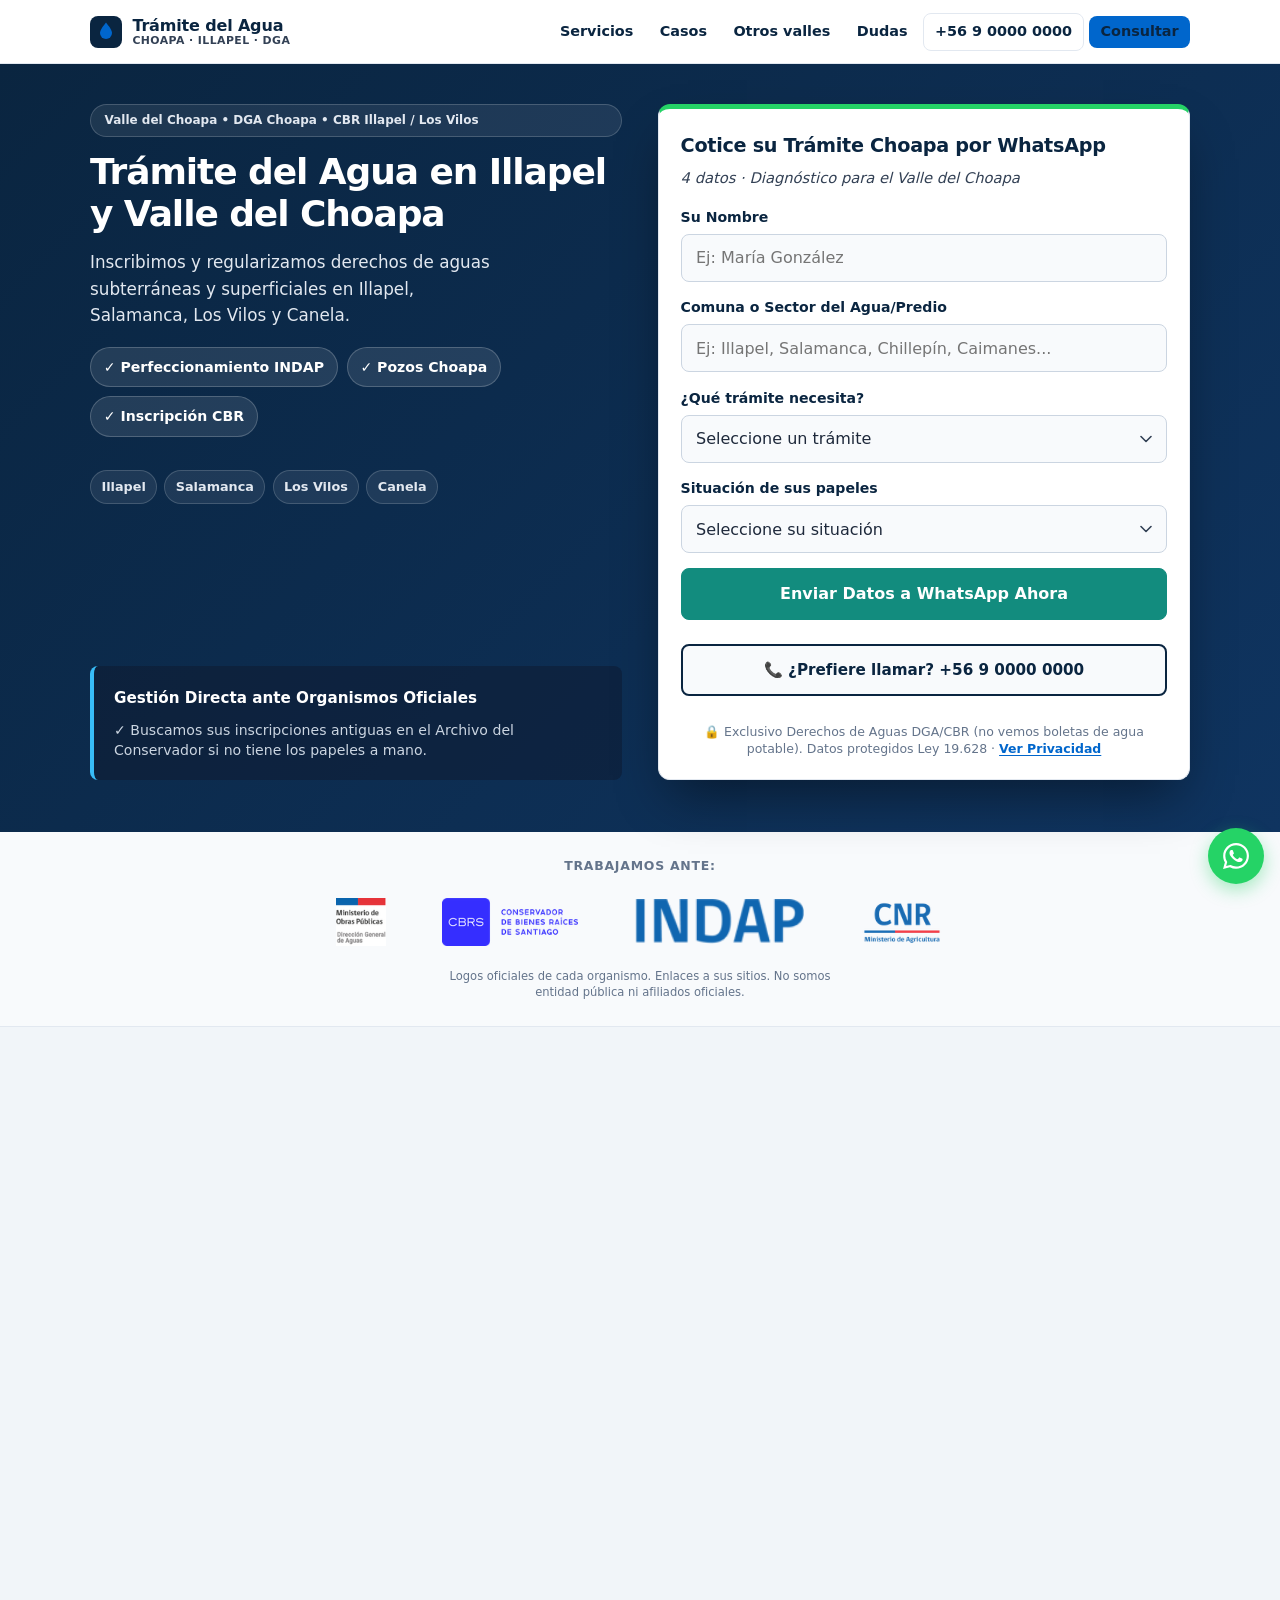
==== commit 47d8ebd8: "Ajustar barra de logos: franja clara, centrados y marquee suave. Saca las cajas blancas del hero azu" ====
--- a/tramite-agua-illapel-choapa.html
+++ b/tramite-agua-illapel-choapa.html
@@ -153,35 +153,62 @@
           </div>
         </div>
       </div>
-
-            <div class="container partners" aria-label="Organismos ante los que gestionamos">
-        <p class="partners-label">Trabajamos ante:</p>
+    </section>
+
+  <div class="partners" aria-label="Organismos ante los que gestionamos">
+    <div class="container">
+      <p class="partners-label">Trabajamos ante:</p>
+      <div class="partners-marquee">
         <ul class="partners-logos">
           <li>
             <a class="partner-mark" href="https://dga.mop.gob.cl/" target="_blank" rel="noopener noreferrer" title="Sitio oficial DGA">
-              <img src="assets/logos/dga.png" alt="DGA — Dirección General de Aguas (sitio oficial)" width="140" height="48" loading="lazy" decoding="async">
-            </a>
-          </li>
-          <li>
-            <a class="partner-mark" href="https://www.conservadores.cl/" target="_blank" rel="noopener noreferrer" title="Directorio Conservadores de Bienes Raíces">
-              <img src="assets/logos/cbr.png" alt="CBR — Conservador de Bienes Raíces (directorio oficial)" width="140" height="48" loading="lazy" decoding="async">
+              <img src="assets/logos/dga.png" alt="DGA — Dirección General de Aguas" width="140" height="48" decoding="async">
+            </a>
+          </li>
+          <li>
+            <a class="partner-mark" href="https://www.conservadores.cl/" target="_blank" rel="noopener noreferrer" title="Conservadores de Bienes Raíces">
+              <img src="assets/logos/cbr.png" alt="Conservador de Bienes Raíces" width="140" height="48" decoding="async">
             </a>
           </li>
           <li>
             <a class="partner-mark" href="https://www.indap.gob.cl/agua-en-regla" target="_blank" rel="noopener noreferrer" title="INDAP Agua en Regla">
-              <img src="assets/logos/indap.png" alt="INDAP — Agua en Regla (sitio oficial)" width="140" height="48" loading="lazy" decoding="async">
+              <img src="assets/logos/indap.png" alt="INDAP" width="140" height="48" decoding="async">
             </a>
           </li>
           <li>
             <a class="partner-mark" href="https://www.cnr.gob.cl/" target="_blank" rel="noopener noreferrer" title="Comisión Nacional de Riego">
-              <img src="assets/logos/cnr.png" alt="CNR — Comisión Nacional de Riego (sitio oficial)" width="140" height="48" loading="lazy" decoding="async">
+              <img src="assets/logos/cnr.png" alt="CNR — Comisión Nacional de Riego" width="140" height="48" decoding="async">
             </a>
           </li>
         </ul>
-        <p class="partners-note">Emblemas referenciales. Los enlaces abren los sitios oficiales. No somos entidad pública ni afiliados oficiales.</p>
-      </div>
-
-    </section>
+        <ul class="partners-logos" aria-hidden="true">
+          <li>
+            <a class="partner-mark" href="https://dga.mop.gob.cl/" target="_blank" rel="noopener noreferrer" title="Sitio oficial DGA">
+              <img src="assets/logos/dga.png" alt="" width="140" height="48" decoding="async">
+            </a>
+          </li>
+          <li>
+            <a class="partner-mark" href="https://www.conservadores.cl/" target="_blank" rel="noopener noreferrer" title="Conservadores de Bienes Raíces">
+              <img src="assets/logos/cbr.png" alt="" width="140" height="48" decoding="async">
+            </a>
+          </li>
+          <li>
+            <a class="partner-mark" href="https://www.indap.gob.cl/agua-en-regla" target="_blank" rel="noopener noreferrer" title="INDAP Agua en Regla">
+              <img src="assets/logos/indap.png" alt="" width="140" height="48" decoding="async">
+            </a>
+          </li>
+          <li>
+            <a class="partner-mark" href="https://www.cnr.gob.cl/" target="_blank" rel="noopener noreferrer" title="Comisión Nacional de Riego">
+              <img src="assets/logos/cnr.png" alt="" width="140" height="48" decoding="async">
+            </a>
+          </li>
+        </ul>
+      </div>
+      <p class="partners-note">Logos oficiales de cada organismo. Enlaces a sus sitios. No somos entidad pública ni afiliados oficiales.</p>
+    </div>
+  </div>
+
+
 
     <section class="section section-services cv-auto" id="servicios">
       <div class="container">
--- a/styles.css
+++ b/styles.css
@@ -296,62 +296,93 @@
   color: #CBD5E1;
 }
 
-/* Barra "Trabajamos ante" + logos */
+/* Barra "Trabajamos ante" + logos (franja clara, fuera del azul) */
 .partners {
-  margin-top: 1.75rem;
-  padding-top: 1.35rem;
-  border-top: 1px solid rgba(255, 255, 255, 0.12);
+  background: #F8FAFC;
+  padding: 1.5rem 0 1.65rem;
+  border-bottom: 1px solid var(--borde);
 }
 
 .partners-label {
-  margin: 0 0 0.85rem;
+  margin: 0 0 1rem;
   font-size: 0.78rem;
   font-weight: 800;
   letter-spacing: 0.06em;
   text-transform: uppercase;
-  color: #94A3B8;
+  color: #64748B;
+  text-align: center;
+}
+
+.partners-marquee {
+  display: flex;
+  overflow: hidden;
+  width: 100%;
+  mask-image: linear-gradient(90deg, transparent, #000 6%, #000 94%, transparent);
+  -webkit-mask-image: linear-gradient(90deg, transparent, #000 6%, #000 94%, transparent);
 }
 
 .partners-logos {
   list-style: none;
   margin: 0;
-  padding: 0;
-  display: grid;
-  grid-template-columns: repeat(2, 1fr);
-  gap: 0.65rem;
+  padding: 0.35rem 2rem;
+  display: flex;
+  flex-shrink: 0;
+  align-items: center;
+  justify-content: space-evenly;
+  gap: 2.5rem;
+  min-width: 100%;
+  width: max-content;
+  animation: partners-scroll 28s linear infinite;
+}
+
+.partners-marquee:hover .partners-logos {
+  animation-play-state: paused;
 }
 
 .partners-logos li {
   margin: 0;
+  flex-shrink: 0;
 }
 
 .partners-logos a,
 .partners-logos .partner-mark {
-  display: block;
-  transition: transform 0.15s ease, opacity 0.15s ease;
+  display: flex;
+  align-items: center;
+  justify-content: center;
+  min-height: 48px;
+  transition: transform 0.2s ease, opacity 0.2s ease;
 }
 
 .partners-logos img {
-  width: 100%;
-  height: 56px;
+  width: auto;
+  height: 44px;
+  max-width: 150px;
   object-fit: contain;
   object-position: center;
-  background: #FFFFFF;
-  border-radius: 8px;
-  padding: 8px 12px;
-  box-shadow: 0 1px 2px rgba(0,0,0,0.12);
+  background: transparent;
+  padding: 0;
+  border-radius: 0;
+  box-shadow: none;
+  filter: none;
 }
 
 .partners-logos a:hover {
-  transform: translateY(-1px);
-  opacity: 0.92;
+  transform: scale(1.06);
+  opacity: 0.9;
 }
 
 .partners-note {
-  margin: 0.85rem 0 0;
+  margin: 1rem auto 0;
+  max-width: 52ch;
   font-size: 0.72rem;
   line-height: 1.4;
-  color: #94A3B8;
+  color: #64748B;
+  text-align: center;
+}
+
+@keyframes partners-scroll {
+  from { transform: translateX(0); }
+  to { transform: translateX(-100%); }
 }
 
 .local-chips {
@@ -1098,8 +1129,13 @@
   .hero-trust { margin-top: auto; }
 
   .partners-logos {
-    grid-template-columns: repeat(4, 1fr);
-    gap: 0.85rem;
+    gap: 3.5rem;
+    justify-content: center;
+  }
+
+  .partners-logos img {
+    height: 48px;
+    max-width: 170px;
   }
 
   .bento { grid-template-columns: repeat(2, 1fr); }
@@ -1135,4 +1171,22 @@
     animation-duration: 0.01ms !important;
     transition-duration: 0.01ms !important;
   }
-}
+
+  .partners-logos {
+    animation: none !important;
+    justify-content: center;
+    flex-wrap: wrap;
+    min-width: 0;
+    width: 100%;
+  }
+
+  .partners-logos[aria-hidden="true"] {
+    display: none;
+  }
+
+  .partners-marquee {
+    mask-image: none;
+    -webkit-mask-image: none;
+    justify-content: center;
+  }
+}
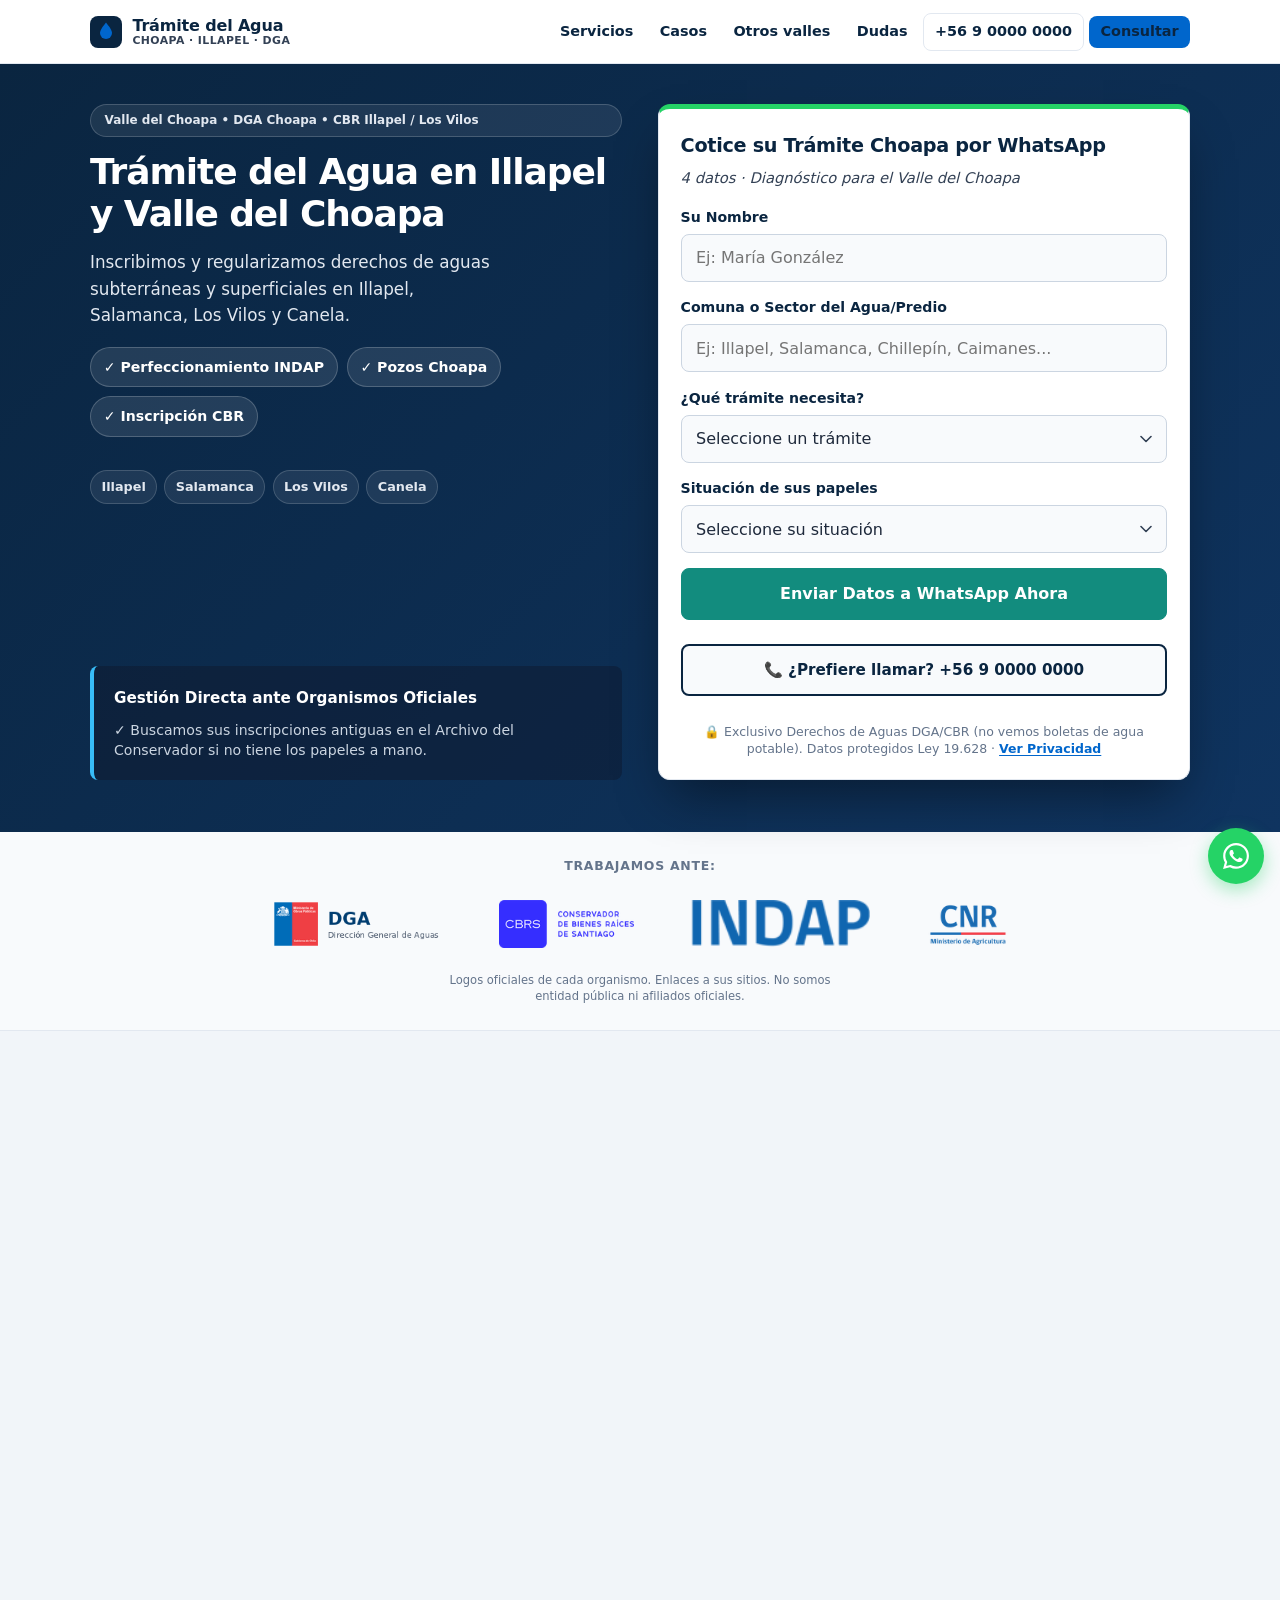
==== commit 95eb06c0: "Hacer visible el logo DGA con lockup horizontal oficial. El emblema cuadrado quedaba ilegible en la " ====
--- a/tramite-agua-illapel-choapa.html
+++ b/tramite-agua-illapel-choapa.html
@@ -162,7 +162,7 @@
         <ul class="partners-logos">
           <li>
             <a class="partner-mark" href="https://dga.mop.gob.cl/" target="_blank" rel="noopener noreferrer" title="Sitio oficial DGA">
-              <img src="assets/logos/dga.png" alt="DGA — Dirección General de Aguas" width="140" height="48" decoding="async">
+              <img src="assets/logos/dga.png" alt="DGA — Dirección General de Aguas" width="240" height="72" decoding="async">
             </a>
           </li>
           <li>
@@ -184,7 +184,7 @@
         <ul class="partners-logos" aria-hidden="true">
           <li>
             <a class="partner-mark" href="https://dga.mop.gob.cl/" target="_blank" rel="noopener noreferrer" title="Sitio oficial DGA">
-              <img src="assets/logos/dga.png" alt="" width="140" height="48" decoding="async">
+              <img src="assets/logos/dga.png" alt="" width="240" height="72" decoding="async">
             </a>
           </li>
           <li>
--- a/styles.css
+++ b/styles.css
@@ -356,7 +356,7 @@
 .partners-logos img {
   width: auto;
   height: 44px;
-  max-width: 150px;
+  max-width: 200px;
   object-fit: contain;
   object-position: center;
   background: transparent;
@@ -364,6 +364,12 @@
   border-radius: 0;
   box-shadow: none;
   filter: none;
+}
+
+/* DGA: lockup horizontal más ancho para que no se pierda */
+.partners-logos img[src*="dga.png"] {
+  height: 48px;
+  max-width: 240px;
 }
 
 .partners-logos a:hover {
@@ -1135,7 +1141,12 @@
 
   .partners-logos img {
     height: 48px;
-    max-width: 170px;
+    max-width: 200px;
+  }
+
+  .partners-logos img[src*="dga.png"] {
+    height: 52px;
+    max-width: 260px;
   }
 
   .bento { grid-template-columns: repeat(2, 1fr); }
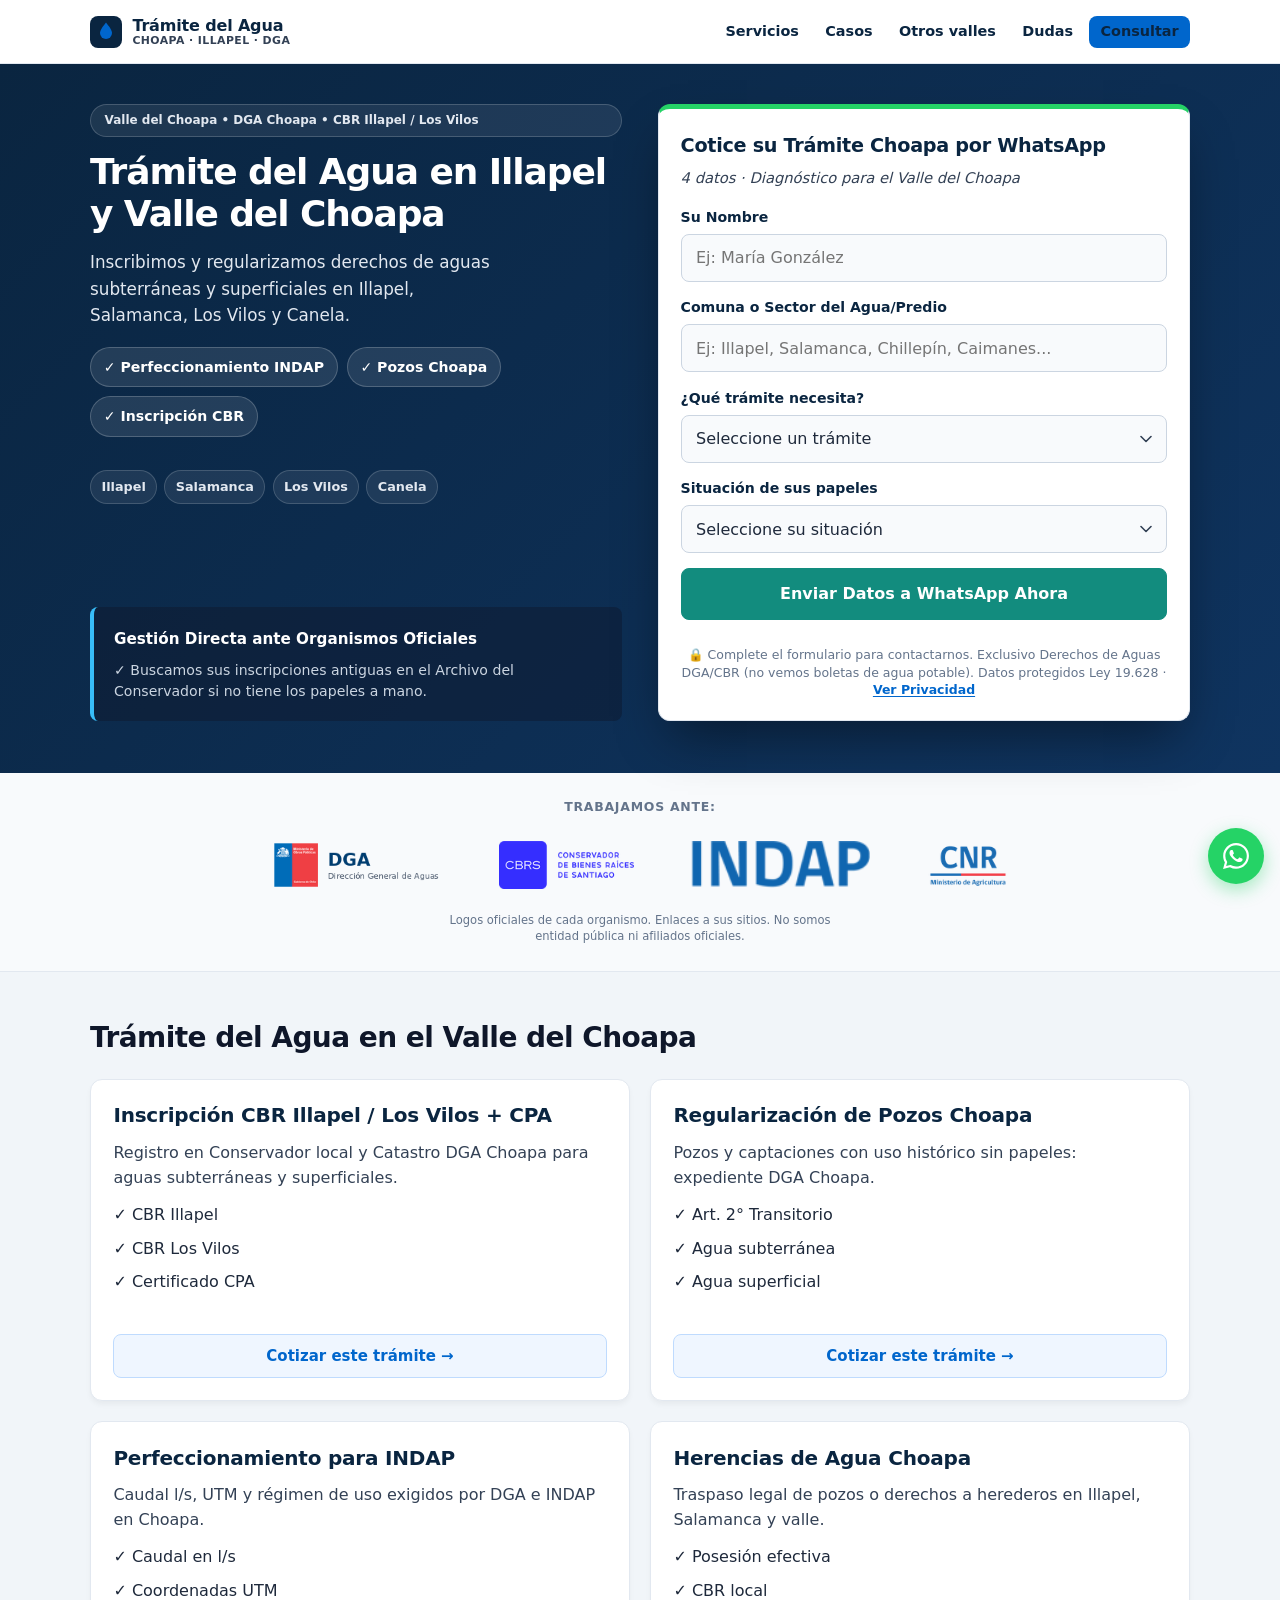
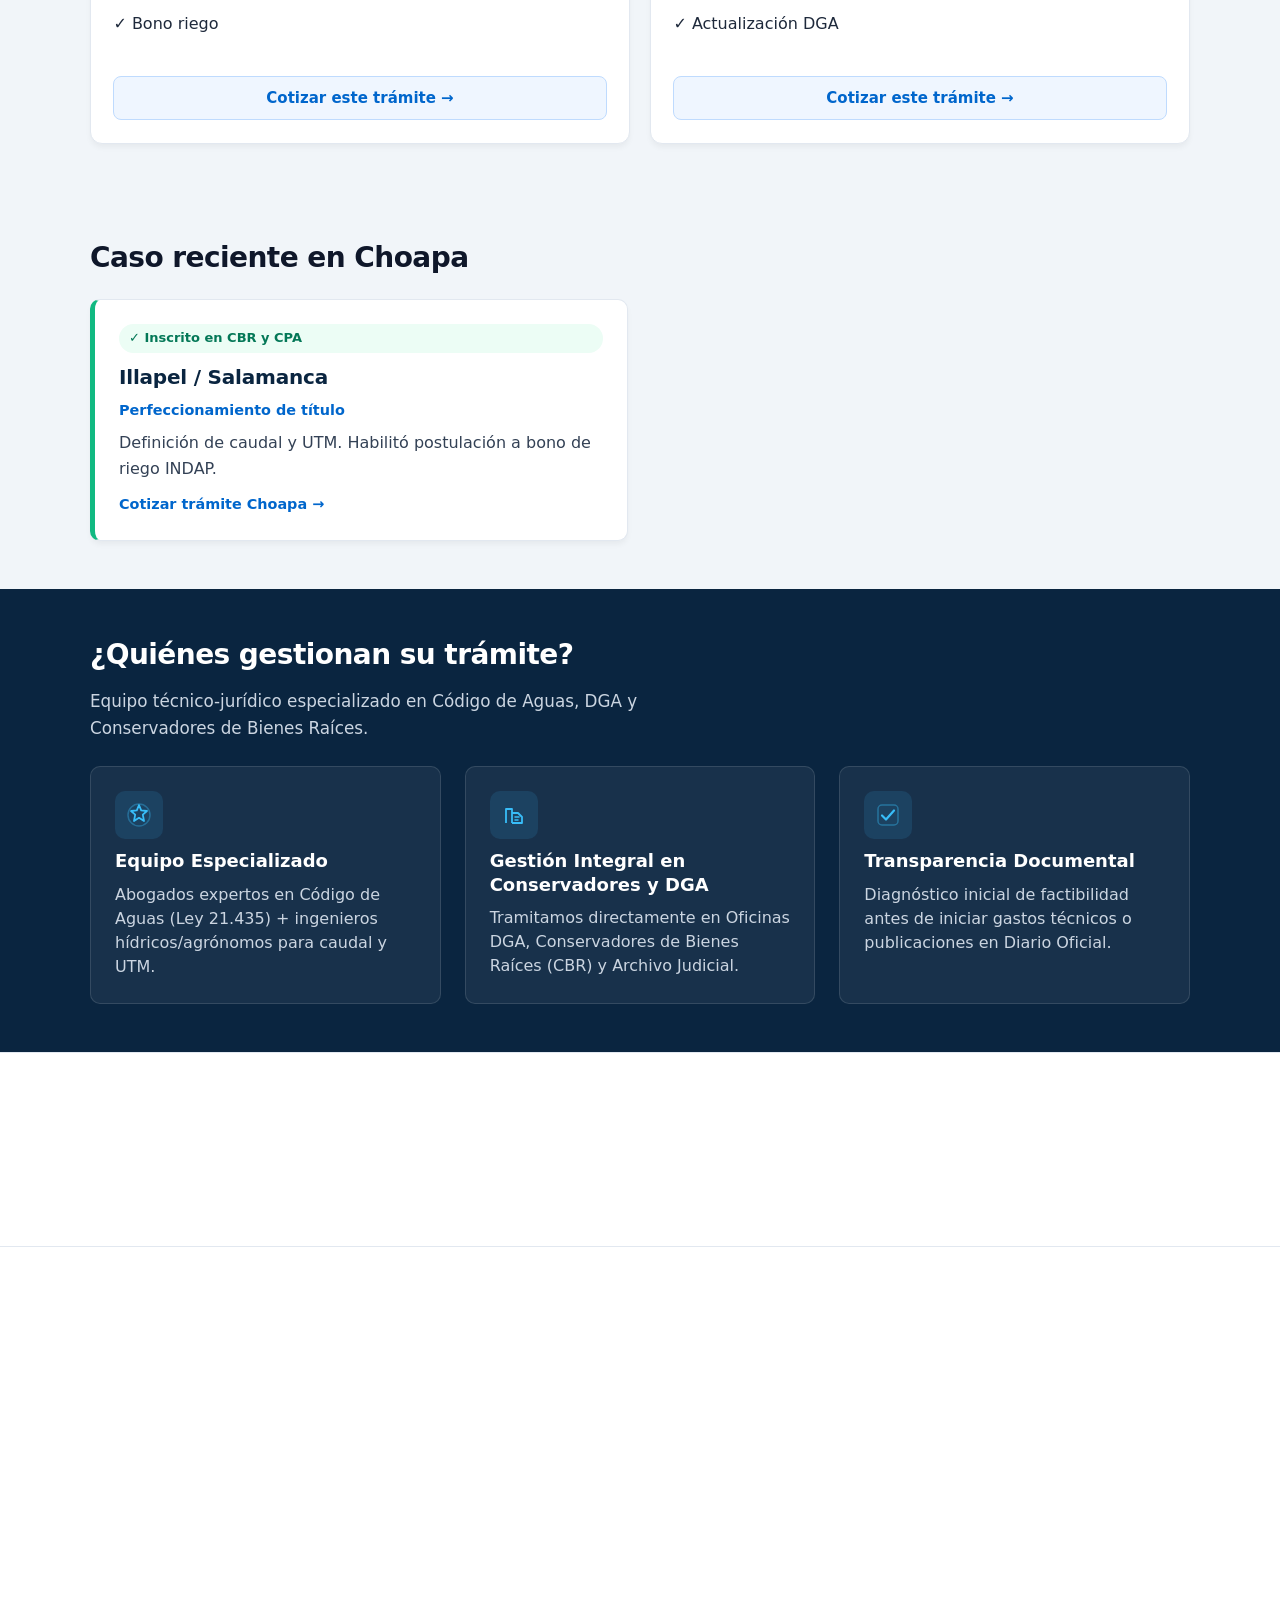
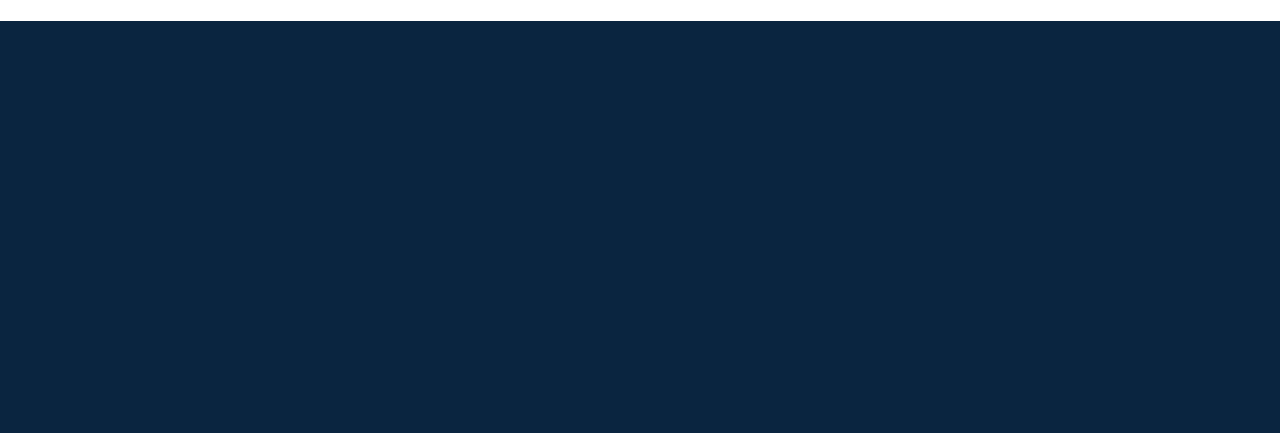
==== commit 0fb1f1e3: "Eliminar enlaces y botones de contacto telefónico en varias páginas, actualizando el texto legal y l" ====
--- a/tramite-agua-illapel-choapa.html
+++ b/tramite-agua-illapel-choapa.html
@@ -90,7 +90,6 @@
         <a href="#casos">Casos</a>
         <a href="#otros-valles">Otros valles</a>
         <a href="#faq">Dudas</a>
-        <a class="nav-phone" data-phone-link href="tel:+56900000000"><span data-phone-text>+56 9 0000 0000</span></a>
         <a class="btn btn-sm btn-primary" href="#cotizador">Consultar</a>
       </nav>
     </div>
@@ -147,8 +146,7 @@
               </label>
               <p class="form-error" id="form-error" role="alert" hidden>Complete los 4 campos para continuar.</p>
               <button type="submit" class="btn btn-wa btn-block">Enviar Datos a WhatsApp Ahora</button>
-              <a class="btn-phone" data-phone-link data-phone-full href="tel:+56900000000">📞 ¿Prefiere llamar? +56 9 0000 0000</a>
-              <p class="form-legal">🔒 Exclusivo Derechos de Aguas DGA/CBR (no vemos boletas de agua potable). Datos protegidos Ley 19.628 · <a href="#privacidad" id="open-privacy">Ver Privacidad</a></p>
+              <p class="form-legal">🔒 Complete el formulario para contactarnos. Exclusivo Derechos de Aguas DGA/CBR (no vemos boletas de agua potable). Datos protegidos Ley 19.628 · <a href="#privacidad" id="open-privacy">Ver Privacidad</a></p>
             </form>
           </div>
         </div>
--- a/styles.css
+++ b/styles.css
@@ -142,23 +142,6 @@
 
 .site-nav a:hover { background: var(--fondo-alt); }
 
-.nav-phone {
-  display: none;
-  padding: 0.4rem 0.65rem;
-  font-size: 0.85rem;
-  font-weight: 700;
-  color: var(--azul);
-  border: 1px solid var(--borde);
-  border-radius: 8px;
-  white-space: nowrap;
-}
-
-.nav-phone:hover {
-  border-color: var(--azul-hidrico);
-  color: var(--azul-hidrico);
-  background: var(--fondo-alt);
-}
-
 /* ---------- Buttons ---------- */
 .btn {
   display: inline-flex;
@@ -504,30 +487,6 @@
   border-radius: var(--radio-sm);
 }
 
-/* Botón teléfono secundario real */
-.btn-phone {
-  display: flex;
-  width: 100%;
-  justify-content: center;
-  align-items: center;
-  gap: 8px;
-  padding: 12px;
-  margin-top: 10px;
-  border: 2px solid #0A2540;
-  border-radius: 8px;
-  color: #0A2540;
-  font-weight: 700;
-  font-size: 0.95rem;
-  text-decoration: none;
-  background: #F8FAFC;
-  transition: background 0.2s ease, color 0.2s ease;
-}
-
-.btn-phone:hover {
-  background: #0A2540;
-  color: #FFFFFF;
-}
-
 /* Micro-línea unificada filtro + privacidad */
 .form-legal {
   margin: 12px 0 0;
@@ -1117,7 +1076,6 @@
 /* ---------- Desktop ---------- */
 @media (min-width: 768px) {
   .site-nav { display: flex; }
-  .nav-phone { display: inline-flex; }
 
   .hero { padding: 2.5rem 0 3.25rem; }
 
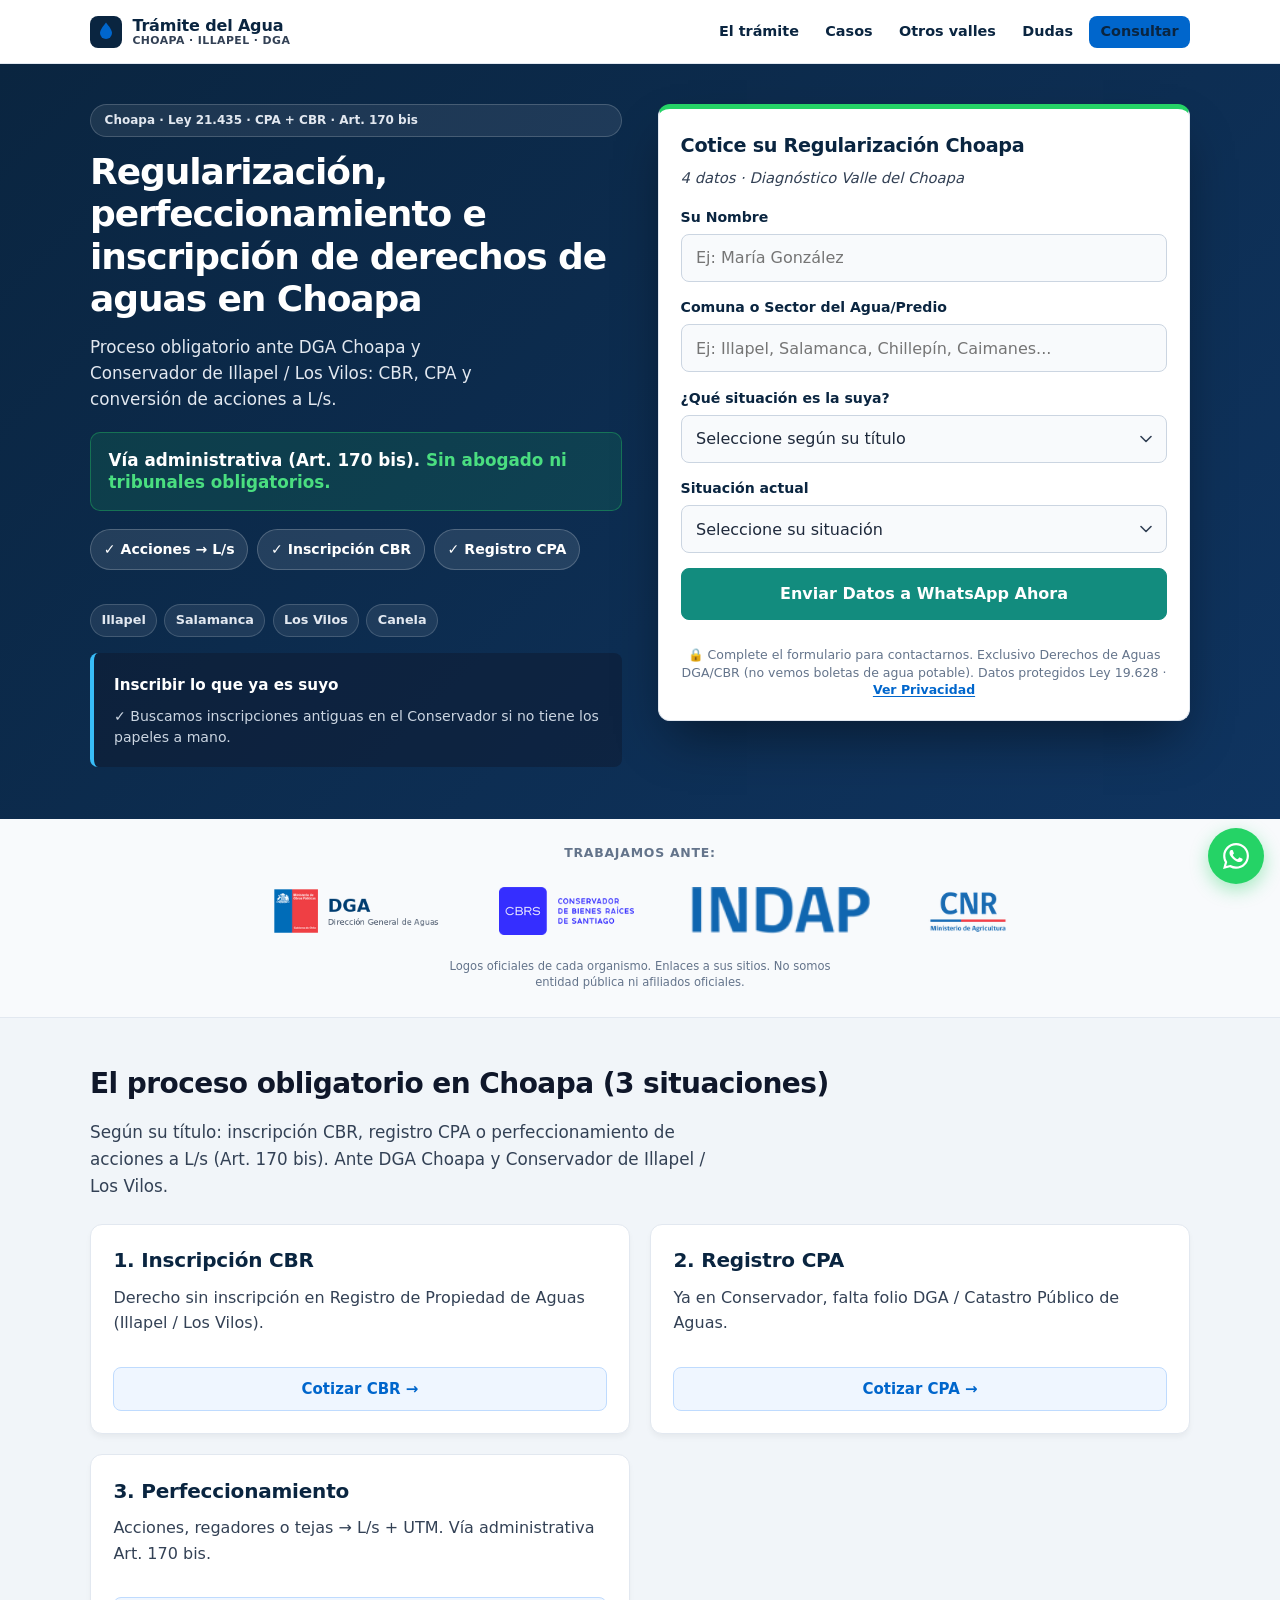
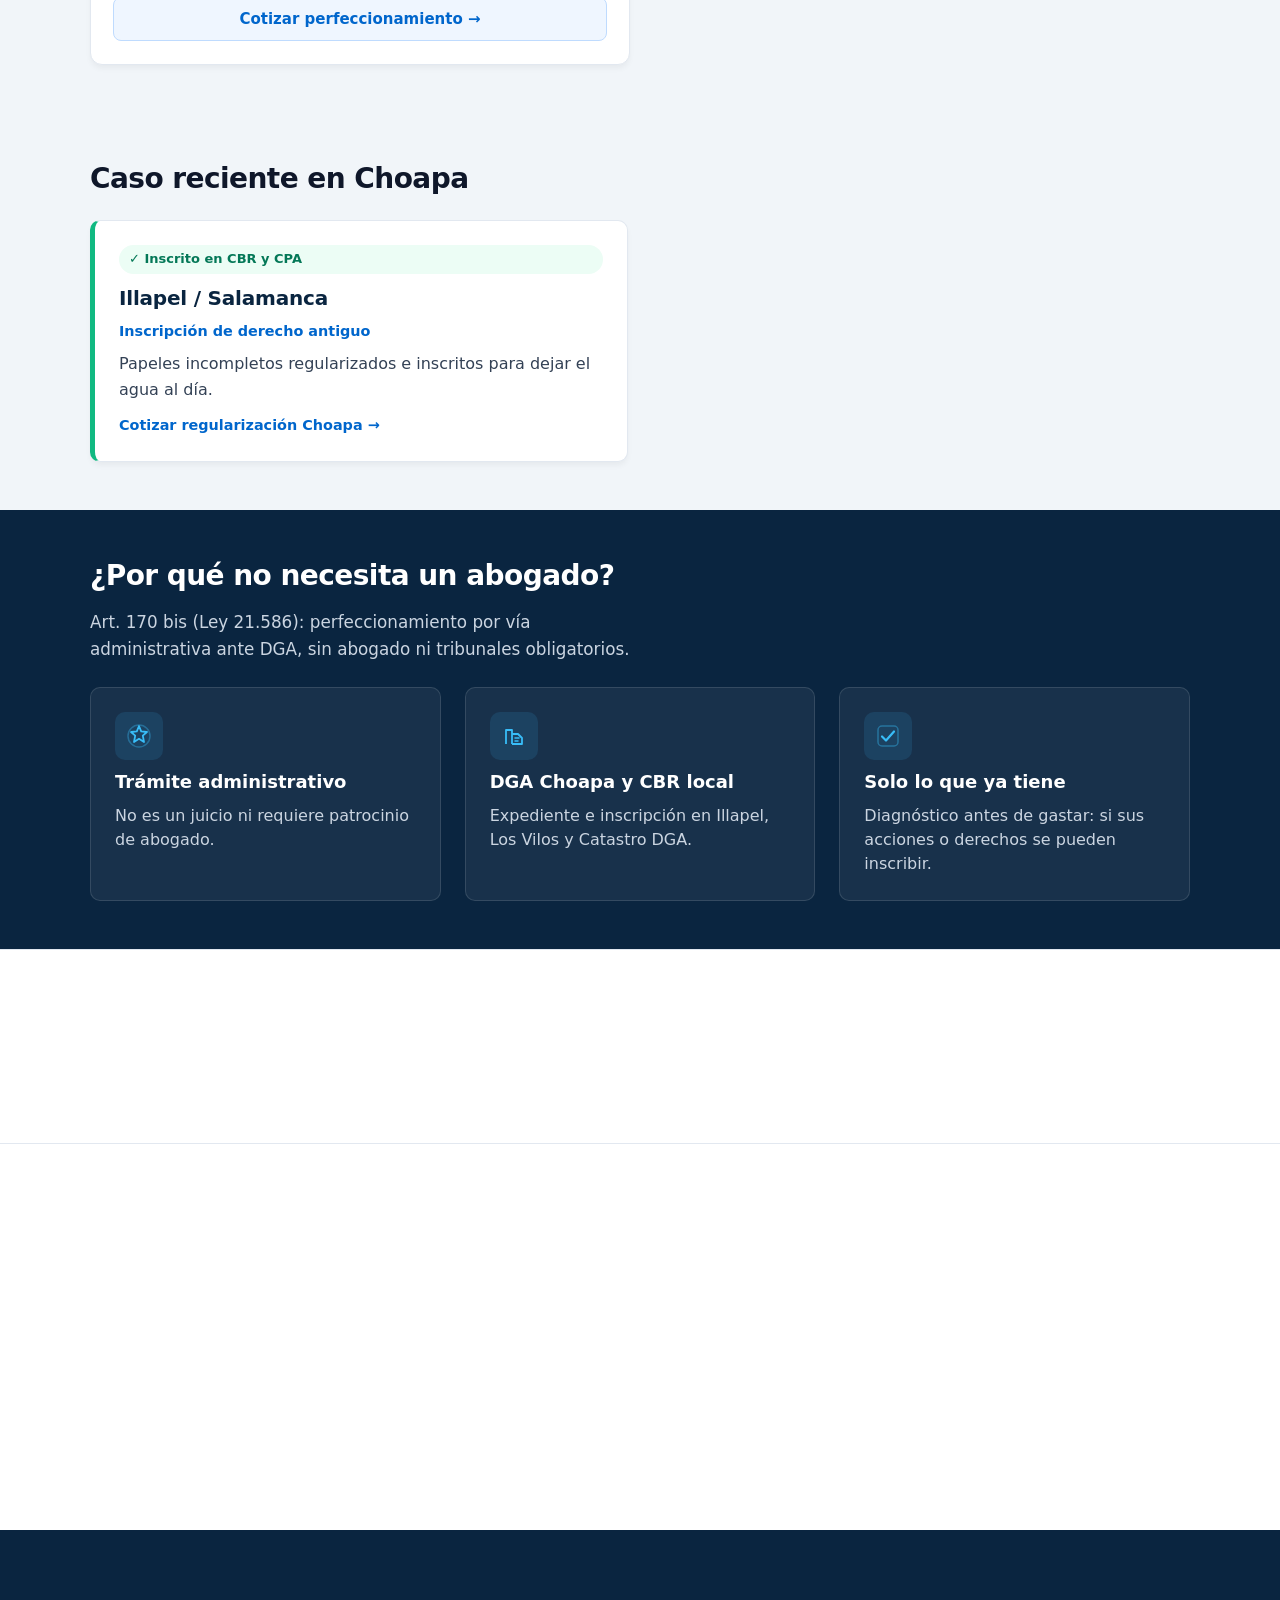
==== commit a6190b2f: "Enfocar el sitio en el proceso obligatorio CPA/CBR (Ley 21.435). Alinea copy a inscripción, registro" ====
--- a/tramite-agua-illapel-choapa.html
+++ b/tramite-agua-illapel-choapa.html
@@ -3,8 +3,8 @@
 <head>
   <meta charset="UTF-8">
   <meta name="viewport" content="width=device-width, initial-scale=1">
-  <title>Trámite del Agua Illapel y Choapa | Regularización e Inscripción DGA y CBR</title>
-  <meta name="description" content="Trámite del agua en Illapel, Salamanca, Los Vilos y Canela. Regularización de pozos e inscripción ante DGA Choapa y Conservador de Illapel / Los Vilos.">
+  <title>Regularización de Acciones y Derechos de Aguas en Illapel y Choapa | Sin abogado</title>
+  <meta name="description" content="Regularice e inscriba acciones o derechos de agua que ya tiene en Illapel, Salamanca y Choapa. No necesita abogado: trámite ante DGA y Conservador.">
   <meta name="robots" content="index, follow, max-snippet:-1, max-image-preview:large">
   <meta name="geo.region" content="CL-CO">
   <meta name="geo.Country" content="CL">
@@ -18,19 +18,19 @@
   <meta property="og:type" content="website">
   <meta property="og:locale" content="es_CL">
   <meta property="og:url" content="https://tudominio.cl/tramite-agua-illapel-choapa.html">
-  <meta property="og:title" content="Trámite del Agua Illapel y Choapa | DGA y Conservador">
-  <meta property="og:description" content="Regularice pozos y derechos de agua en el Valle del Choapa. Gestión ante DGA Choapa y Conservadores de Illapel / Los Vilos.">
+  <meta property="og:title" content="Regularización de Acciones y Derechos de Aguas · Choapa / Illapel">
+  <meta property="og:description" content="Proceso obligatorio CPA/CBR en Choapa. Vía administrativa Art. 170 bis: sin abogado ni tribunales obligatorios.">
   <link rel="stylesheet" href="styles.css">
   <script type="application/ld+json">
   {
     "@context": "https://schema.org",
     "@graph": [
       {
-        "@type": "LegalService",
+        "@type": "ProfessionalService",
         "@id": "https://tudominio.cl/tramite-agua-illapel-choapa.html#service",
-        "name": "Trámite del Agua Illapel y Choapa",
+        "name": "Regularización de Acciones y Derechos de Aguas · Choapa / Illapel",
         "url": "https://tudominio.cl/tramite-agua-illapel-choapa.html",
-        "description": "Regularización, perfeccionamiento e inscripción de derechos de aprovechamiento de aguas en el Valle del Choapa: Illapel, Salamanca, Los Vilos y Canela. Gestiones ante DGA Choapa y Conservadores de Illapel y Los Vilos, aguas subterráneas y superficiales.",
+        "description": "Regularización e inscripción de acciones y derechos de agua que usted ya tiene en el Valle del Choapa. Trámite administrativo ante DGA Choapa y Conservadores; no requiere abogado.",
         "areaServed": [
           { "@type": "City", "name": "Illapel" },
           { "@type": "City", "name": "Salamanca" },
@@ -38,7 +38,7 @@
           { "@type": "City", "name": "Canela" },
           { "@type": "Place", "name": "Valle del Choapa" }
         ],
-        "serviceType": ["Regularización de pozos", "Inscripción CBR Illapel", "Catastro Público de Aguas DGA Choapa", "Perfeccionamiento de títulos", "Herencias de agua"]
+        "serviceType": ["Regularización de acciones y derechos de aguas", "Inscripción CBR Illapel", "Catastro Público de Aguas DGA Choapa"]
       },
       {
         "@type": "BreadcrumbList",
@@ -86,7 +86,7 @@
         </span>
       </a>
       <nav class="site-nav" aria-label="Principal">
-        <a href="#servicios">Servicios</a>
+        <a href="#servicios">El trámite</a>
         <a href="#casos">Casos</a>
         <a href="#otros-valles">Otros valles</a>
         <a href="#faq">Dudas</a>
@@ -99,49 +99,53 @@
     <section class="hero" aria-labelledby="hero-title">
       <div class="container hero-grid">
         <div class="hero-copy">
-          <p class="badge">Valle del Choapa • DGA Choapa • CBR Illapel / Los Vilos</p>
-          <h1 id="hero-title">Trámite del Agua en Illapel y Valle del Choapa</h1>
-          <p class="hero-lead">Inscribimos y regularizamos derechos de aguas subterráneas y superficiales en Illapel, Salamanca, Los Vilos y Canela.</p>
+          <p class="badge">Choapa · Ley 21.435 · CPA + CBR · Art. 170 bis</p>
+          <h1 id="hero-title">Regularización, perfeccionamiento e inscripción de derechos de aguas en Choapa</h1>
+          <p class="hero-lead">Proceso obligatorio ante DGA Choapa y Conservador de Illapel / Los Vilos: CBR, CPA y conversión de acciones a L/s.</p>
+          <div class="price-hook" aria-label="Vía del trámite">
+            <p class="price-hook-main">Vía administrativa (Art. 170 bis). <em>Sin abogado ni tribunales obligatorios.</em></p>
+          </div>
           <ul class="chips">
-            <li>✓ Perfeccionamiento INDAP</li>
-            <li>✓ Pozos Choapa</li>
+            <li>✓ Acciones → L/s</li>
             <li>✓ Inscripción CBR</li>
+            <li>✓ Registro CPA</li>
           </ul>
           <ul class="local-chips" aria-label="Comunas Choapa">
             <li>Illapel</li><li>Salamanca</li><li>Los Vilos</li><li>Canela</li>
           </ul>
-          <aside class="hero-trust" aria-label="Respaldo institucional">
-            <p class="hero-trust-title">Gestión Directa ante Organismos Oficiales</p>
-            <p class="hero-guarantee">✓ Buscamos sus inscripciones antiguas en el Archivo del Conservador si no tiene los papeles a mano.</p>
+          <aside class="hero-trust" aria-label="Qué hacemos">
+            <p class="hero-trust-title">Inscribir lo que ya es suyo</p>
+            <p class="hero-guarantee">✓ Buscamos inscripciones antiguas en el Conservador si no tiene los papeles a mano.</p>
           </aside>
 
         </div>
 
         <div class="form-panel" id="cotizador">
           <div class="form-card" id="form-card">
-            <h2 class="form-title">Cotice su Trámite Choapa por WhatsApp</h2>
-            <p class="form-sub">4 datos · Diagnóstico para el Valle del Choapa</p>
+            <h2 class="form-title">Cotice su Regularización Choapa</h2>
+            <p class="form-sub">4 datos · Diagnóstico Valle del Choapa</p>
             <form id="wa-form" novalidate>
               <label class="field"><span>Su Nombre</span><input type="text" id="nombre" name="nombre" required maxlength="100" placeholder="Ej: María González"></label>
               <label class="field"><span>Comuna o Sector del Agua/Predio</span><input type="text" id="ubicacion" name="ubicacion" required maxlength="100" placeholder="Ej: Illapel, Salamanca, Chillepín, Caimanes..."></label>
               <label class="field">
-                <span>¿Qué trámite necesita?</span>
+                <span>¿Qué situación es la suya?</span>
                 <select id="tramite" name="tramite" required>
-                  <option value="" disabled selected>Seleccione un trámite</option>
-                  <option value="Inscripción de Agua en Conservador (CBR) y Catastro DGA">Inscripción de Agua en Conservador (CBR) y Catastro DGA</option>
-                  <option value="Regularización de Pozo / Agua sin papeles al día">Regularización de Pozo / Agua sin papeles al día</option>
-                  <option value="Perfeccionamiento de Título de Agua Antiguo">Perfeccionamiento de Título de Agua Antiguo</option>
-                  <option value="Traspaso de Agua por Herencia o Compraventa">Traspaso de Agua por Herencia o Compraventa</option>
+                  <option value="" disabled selected>Seleccione según su título</option>
+                  <option value="Inscripción en Conservador (CBR) — derecho sin inscripción formal">Inscripción en Conservador (CBR)</option>
+                  <option value="Registro en Catastro Público de Aguas (CPA / DGA)">Registro en CPA (DGA)</option>
+                  <option value="Perfeccionamiento: acciones / regadores / tejas a L/s (Art. 170 bis)">Perfeccionamiento (acciones → L/s)</option>
+                  <option value="Regularización Art. 2° Transitorio (uso histórico sin título)">Regularización Art. 2° (uso histórico)</option>
+                  <option value="No estoy seguro: diagnosticar estado del título">No estoy seguro, diagnosticar</option>
                 </select>
               </label>
               <label class="field">
-                <span>Situación de sus papeles</span>
+                <span>Situación actual</span>
                 <select id="situacion" name="situacion" required>
                   <option value="" disabled selected>Seleccione su situación</option>
-                  <option value="Tengo papeles antiguos (falta inscribir en DGA / actualizar)">Tengo papeles antiguos (falta inscribir en DGA / actualizar)</option>
-                  <option value="Uso el agua hace años pero no tengo inscripción">Uso el agua hace años pero no tengo inscripción</option>
-                  <option value="El agua está a nombre de un familiar fallecido">El agua está a nombre de un familiar fallecido</option>
-                  <option value="No estoy seguro, necesito revisión">No estoy seguro, necesito revisión</option>
+                  <option value="Tengo acciones, regadores o tejas (falta convertir a L/s)">Tengo acciones, regadores o tejas (falta L/s)</option>
+                  <option value="Inscrito en Conservador pero sin folio / registro CPA">Inscrito en CBR pero sin registro CPA</option>
+                  <option value="Uso histórico o papeles antiguos sin inscripción al día">Uso histórico / papeles sin inscripción al día</option>
+                  <option value="Me cotizaron con estudio de abogados">Me cotizaron con estudio de abogados</option>
                 </select>
               </label>
               <p class="form-error" id="form-error" role="alert" hidden>Complete los 4 campos para continuar.</p>
@@ -208,33 +212,25 @@
 
 
 
-    <section class="section section-services cv-auto" id="servicios">
+    <section class="section section-services section-focus cv-auto" id="servicios">
       <div class="container">
-        <h2>Trámite del Agua en el Valle del Choapa</h2>
+        <h2>El proceso obligatorio en Choapa (3 situaciones)</h2>
+        <p class="focus-lead">Según su título: inscripción CBR, registro CPA o perfeccionamiento de acciones a L/s (Art. 170 bis). Ante DGA Choapa y Conservador de Illapel / Los Vilos.</p>
         <div class="bento">
           <article class="bento-card">
-            <h3>Inscripción CBR Illapel / Los Vilos + CPA</h3>
-            <p class="bento-lead">Registro en Conservador local y Catastro DGA Choapa para aguas subterráneas y superficiales.</p>
-            <ul class="mini-list"><li>✓ CBR Illapel</li><li>✓ CBR Los Vilos</li><li>✓ Certificado CPA</li></ul>
-            <button type="button" class="service-pick" data-tramite="Inscripción de Agua en Conservador (CBR) y Catastro DGA">Cotizar este trámite →</button>
+            <h3>1. Inscripción CBR</h3>
+            <p class="bento-lead">Derecho sin inscripción en Registro de Propiedad de Aguas (Illapel / Los Vilos).</p>
+            <button type="button" class="service-pick" data-tramite="Inscripción en Conservador (CBR) — derecho sin inscripción formal">Cotizar CBR →</button>
           </article>
           <article class="bento-card">
-            <h3>Regularización de Pozos Choapa</h3>
-            <p class="bento-lead">Pozos y captaciones con uso histórico sin papeles: expediente DGA Choapa.</p>
-            <ul class="mini-list"><li>✓ Art. 2° Transitorio</li><li>✓ Agua subterránea</li><li>✓ Agua superficial</li></ul>
-            <button type="button" class="service-pick" data-tramite="Regularización de Pozo / Agua sin papeles al día">Cotizar este trámite →</button>
+            <h3>2. Registro CPA</h3>
+            <p class="bento-lead">Ya en Conservador, falta folio DGA / Catastro Público de Aguas.</p>
+            <button type="button" class="service-pick" data-tramite="Registro en Catastro Público de Aguas (CPA / DGA)">Cotizar CPA →</button>
           </article>
           <article class="bento-card">
-            <h3>Perfeccionamiento para INDAP</h3>
-            <p class="bento-lead">Caudal l/s, UTM y régimen de uso exigidos por DGA e INDAP en Choapa.</p>
-            <ul class="mini-list"><li>✓ Caudal en l/s</li><li>✓ Coordenadas UTM</li><li>✓ Bono riego</li></ul>
-            <button type="button" class="service-pick" data-tramite="Perfeccionamiento de Título de Agua Antiguo">Cotizar este trámite →</button>
-          </article>
-          <article class="bento-card">
-            <h3>Herencias de Agua Choapa</h3>
-            <p class="bento-lead">Traspaso legal de pozos o derechos a herederos en Illapel, Salamanca y valle.</p>
-            <ul class="mini-list"><li>✓ Posesión efectiva</li><li>✓ CBR local</li><li>✓ Actualización DGA</li></ul>
-            <button type="button" class="service-pick" data-tramite="Traspaso de Agua por Herencia o Compraventa">Cotizar este trámite →</button>
+            <h3>3. Perfeccionamiento</h3>
+            <p class="bento-lead">Acciones, regadores o tejas → L/s + UTM. Vía administrativa Art. 170 bis.</p>
+            <button type="button" class="service-pick" data-tramite="Perfeccionamiento: acciones / regadores / tejas a L/s (Art. 170 bis)">Cotizar perfeccionamiento →</button>
           </article>
         </div>
       </div>
@@ -247,9 +243,9 @@
           <article class="case-card">
             <p class="case-badge">✓ Inscrito en CBR y CPA</p>
             <h3>Illapel / Salamanca</h3>
-            <p class="case-type">Perfeccionamiento de título</p>
-            <p>Definición de caudal y UTM. Habilitó postulación a bono de riego INDAP.</p>
-          <a class="case-link" href="#cotizador">Cotizar trámite Choapa →</a>
+            <p class="case-type">Inscripción de derecho antiguo</p>
+            <p>Papeles incompletos regularizados e inscritos para dejar el agua al día.</p>
+          <a class="case-link" href="#cotizador">Cotizar regularización Choapa →</a>
           </article>
         </div>
       </div>
@@ -257,29 +253,29 @@
 
     <section class="section section-trust cv-auto" id="equipo">
       <div class="container">
-        <h2>¿Quiénes gestionan su trámite?</h2>
-        <p class="trust-intro">Equipo técnico-jurídico especializado en Código de Aguas, DGA y Conservadores de Bienes Raíces.</p>
+        <h2>¿Por qué no necesita un abogado?</h2>
+        <p class="trust-intro">Art. 170 bis (Ley 21.586): perfeccionamiento por vía administrativa ante DGA, sin abogado ni tribunales obligatorios.</p>
         <ul class="trust-pillars">
           <li>
             <span class="trust-icon" aria-hidden="true">
               <svg xmlns="http://www.w3.org/2000/svg" width="28" height="28" viewBox="0 0 28 28" fill="none"><path d="M14 4l2.2 5.4L22 10l-4.2 3.6L19 20l-5-3.2L9 20l1.2-6.4L6 10l5.8-.6L14 4z" stroke="#38BDF8" stroke-width="1.8" stroke-linejoin="round"/><circle cx="14" cy="14" r="11" stroke="#38BDF8" stroke-width="1.5" opacity="0.35"/></svg>
             </span>
-            <strong>Equipo Especializado</strong>
-            <span>Abogados expertos en Código de Aguas (Ley 21.435) + ingenieros hídricos/agrónomos para caudal y UTM.</span>
+            <strong>Trámite administrativo</strong>
+            <span>No es un juicio ni requiere patrocinio de abogado.</span>
           </li>
           <li>
             <span class="trust-icon" aria-hidden="true">
               <svg xmlns="http://www.w3.org/2000/svg" width="28" height="28" viewBox="0 0 28 28" fill="none"><path d="M6 22V8h6v14M12 12h6l4 4v6H12" stroke="#38BDF8" stroke-width="1.8" stroke-linejoin="round"/><path d="M15 16h4M15 19h3" stroke="#38BDF8" stroke-width="1.5" stroke-linecap="round"/></svg>
             </span>
-            <strong>Gestión Integral en Conservadores y DGA</strong>
-            <span>Tramitamos directamente en Oficinas DGA, Conservadores de Bienes Raíces (CBR) y Archivo Judicial.</span>
+            <strong>DGA Choapa y CBR local</strong>
+            <span>Expediente e inscripción en Illapel, Los Vilos y Catastro DGA.</span>
           </li>
           <li>
             <span class="trust-icon" aria-hidden="true">
               <svg xmlns="http://www.w3.org/2000/svg" width="28" height="28" viewBox="0 0 28 28" fill="none"><path d="M8 14.5l4 4 8-9" stroke="#38BDF8" stroke-width="2.2" stroke-linecap="round" stroke-linejoin="round"/><rect x="4" y="4" width="20" height="20" rx="4" stroke="#38BDF8" stroke-width="1.5" opacity="0.4"/></svg>
             </span>
-            <strong>Transparencia Documental</strong>
-            <span>Diagnóstico inicial de factibilidad antes de iniciar gastos técnicos o publicaciones en Diario Oficial.</span>
+            <strong>Solo lo que ya tiene</strong>
+            <span>Diagnóstico antes de gastar: si sus acciones o derechos se pueden inscribir.</span>
           </li>
         </ul>
       </div>
@@ -298,19 +294,19 @@
 
     <section class="section section-faq cv-auto" id="faq">
       <div class="container narrow">
-        <h2>Dudas Choapa: Inscripción y Regularización</h2>
+        <h2>Dudas Choapa: regularizar acciones y derechos</h2>
         <div class="faq">
           <details>
             <summary>¿Dónde se inscriben derechos de agua del Valle del Choapa?</summary>
             <div class="faq-body"><p>En el <strong>Conservador de Illapel o Los Vilos</strong> y en el <strong>Catastro Público de Aguas</strong> de la DGA Choapa (aguas subterráneas y superficiales).</p></div>
           </details>
           <details>
-            <summary>¿Puedo perfeccionar un título antiguo en Salamanca o Illapel para INDAP?</summary>
-            <div class="faq-body"><p>Sí. Completamos <strong>caudal en l/s</strong>, <strong>coordenadas UTM</strong> y régimen de uso para DGA e INDAP.</p></div>
+            <summary>¿Necesito abogado para regularizar en Choapa?</summary>
+            <div class="faq-body"><p><strong>No es obligatorio.</strong> El perfeccionamiento puede hacerse por vía administrativa ante la DGA (Art. 170 bis). Usted puede inscribir lo que ya tiene ante DGA y Conservador sin abogado.</p></div>
           </details>
           <details>
-            <summary>¿Atienden Chillepín, Caimanes y sectores rurales del Choapa?</summary>
-            <div class="faq-body"><p>Sí. Cubrimos predios agrícolas y pozos en <strong>Illapel, Salamanca, Los Vilos, Canela</strong> y sectores del valle.</p></div>
+            <summary>¿Atienden Salamanca, Chillepín, Caimanes y sectores rurales?</summary>
+            <div class="faq-body"><p>Sí. Cubrimos predios, acciones y pozos en <strong>Illapel, Salamanca, Los Vilos, Canela</strong> y sectores del valle para regularizar e inscribir lo que ya tienen.</p></div>
           </details>
         </div>
       </div>
--- a/styles.css
+++ b/styles.css
@@ -279,6 +279,140 @@
   color: #CBD5E1;
 }
 
+/* Destacado vía administrativa (sin contraste de precio) */
+.price-hook {
+  margin: 0 0 1.15rem;
+  padding: 1rem 1.1rem;
+  background: rgba(37, 211, 102, 0.12);
+  border: 1px solid rgba(37, 211, 102, 0.35);
+  border-radius: 10px;
+}
+
+.price-hook-main {
+  margin: 0;
+  font-size: 1.05rem;
+  font-weight: 800;
+  line-height: 1.35;
+  color: #FFFFFF;
+}
+
+.price-hook-main em {
+  font-style: normal;
+  color: #4ADE80;
+}
+
+.section-focus .focus-lead {
+  margin: -0.35rem 0 1.5rem;
+  max-width: 58ch;
+  font-size: 1.05rem;
+  color: var(--secundario);
+}
+
+.tramite-table-wrap {
+  margin-top: 1.75rem;
+  overflow-x: auto;
+  border: 1px solid var(--borde);
+  border-radius: var(--radio);
+  background: var(--blanco);
+  box-shadow: var(--sombra-sm);
+}
+
+.tramite-table {
+  width: 100%;
+  min-width: 560px;
+  border-collapse: collapse;
+  font-size: 0.92rem;
+}
+
+.tramite-table th,
+.tramite-table td {
+  padding: 0.85rem 1rem;
+  text-align: left;
+  vertical-align: top;
+  border-bottom: 1px solid var(--borde);
+}
+
+.tramite-table th {
+  font-size: 0.78rem;
+  font-weight: 800;
+  letter-spacing: 0.04em;
+  text-transform: uppercase;
+  color: var(--muted);
+  background: var(--fondo-alt);
+}
+
+.tramite-table tbody tr:last-child td {
+  border-bottom: none;
+}
+
+.tramite-table td:first-child {
+  font-weight: 700;
+  color: var(--titulo);
+  white-space: nowrap;
+}
+
+.critical-grid {
+  list-style: none;
+  margin: 0;
+  padding: 0;
+  display: grid;
+  gap: 1rem;
+}
+
+.critical-grid li {
+  padding: 1.15rem 1.25rem;
+  background: var(--blanco);
+  border: 1px solid var(--borde);
+  border-left: 4px solid #DC2626;
+  border-radius: var(--radio-sm);
+}
+
+.critical-grid strong {
+  display: block;
+  margin-bottom: 0.35rem;
+  color: var(--titulo);
+  font-size: 1.02rem;
+}
+
+.critical-grid span {
+  color: var(--secundario);
+  font-size: 0.95rem;
+  line-height: 1.5;
+}
+
+@media (min-width: 720px) {
+  .critical-grid {
+    grid-template-columns: repeat(3, 1fr);
+  }
+}
+
+.bento.bento-single {
+  grid-template-columns: 1fr;
+  max-width: 720px;
+}
+
+.bento.bento-single .bento-card {
+  padding: 1.5rem 1.6rem;
+}
+
+@media (min-width: 720px) {
+  .bento.bento-single .bento-card {
+    display: grid;
+    grid-template-columns: auto 1fr;
+    grid-template-rows: auto auto auto;
+    column-gap: 1.1rem;
+    align-items: start;
+  }
+
+  .bento.bento-single .bento-icon {
+    grid-row: 1 / span 3;
+  }
+
+  .bento.bento-single .service-pick {
+    justify-self: start;
+  }
+}
+
 /* Barra "Trabajamos ante" + logos (franja clara, fuera del azul) */
 .partners {
   background: #F8FAFC;
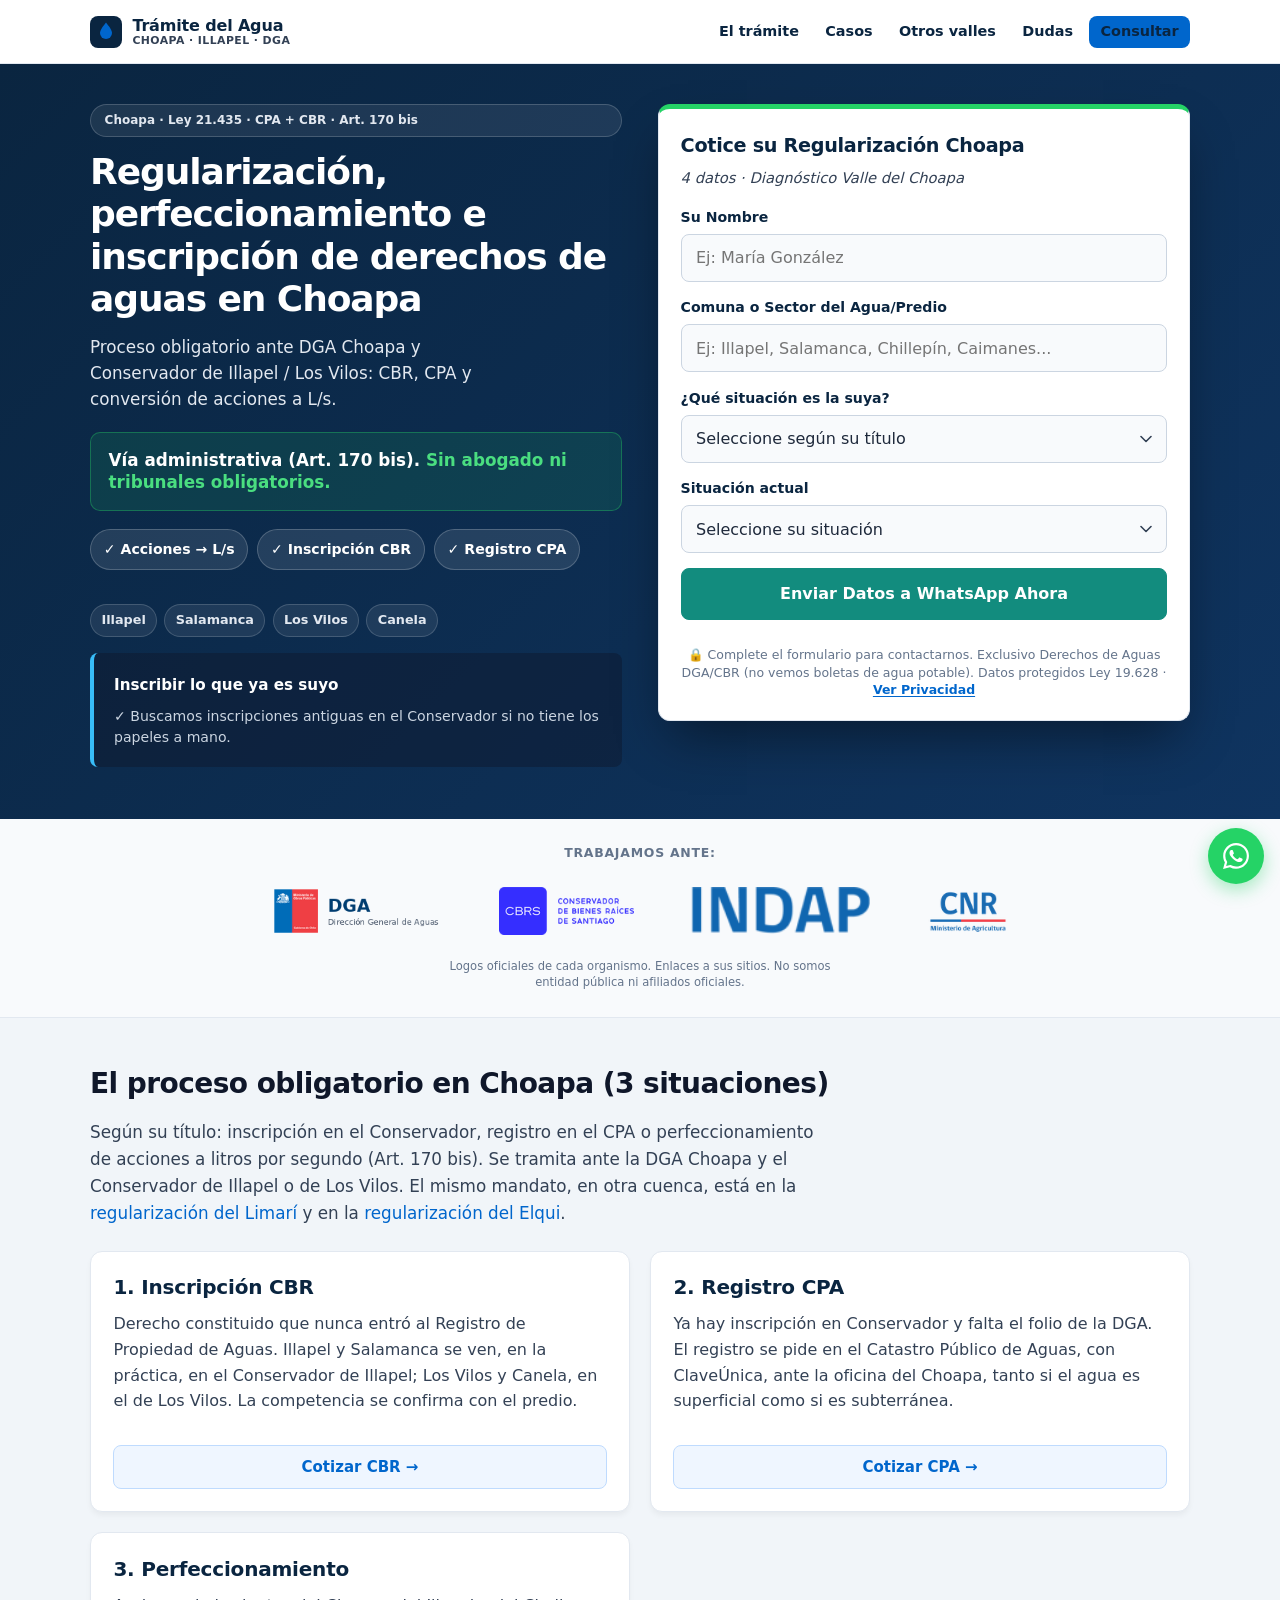
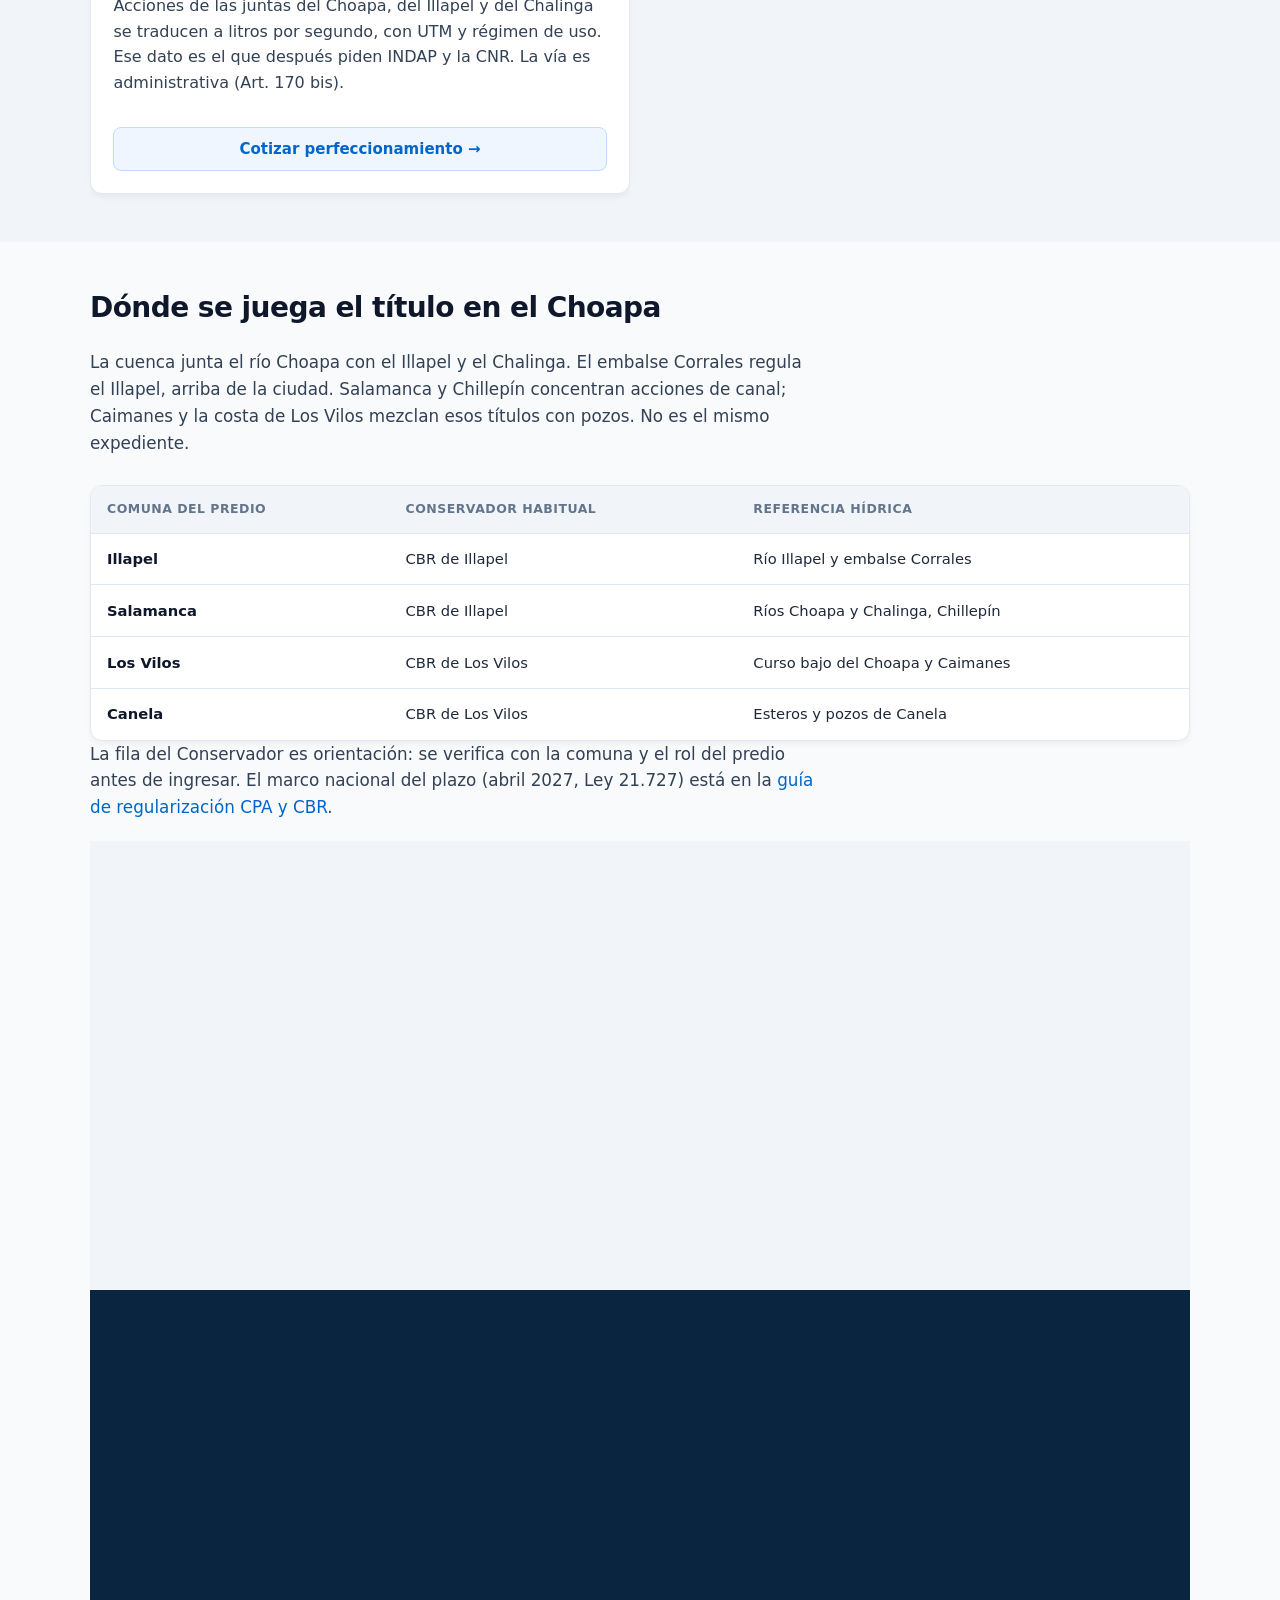
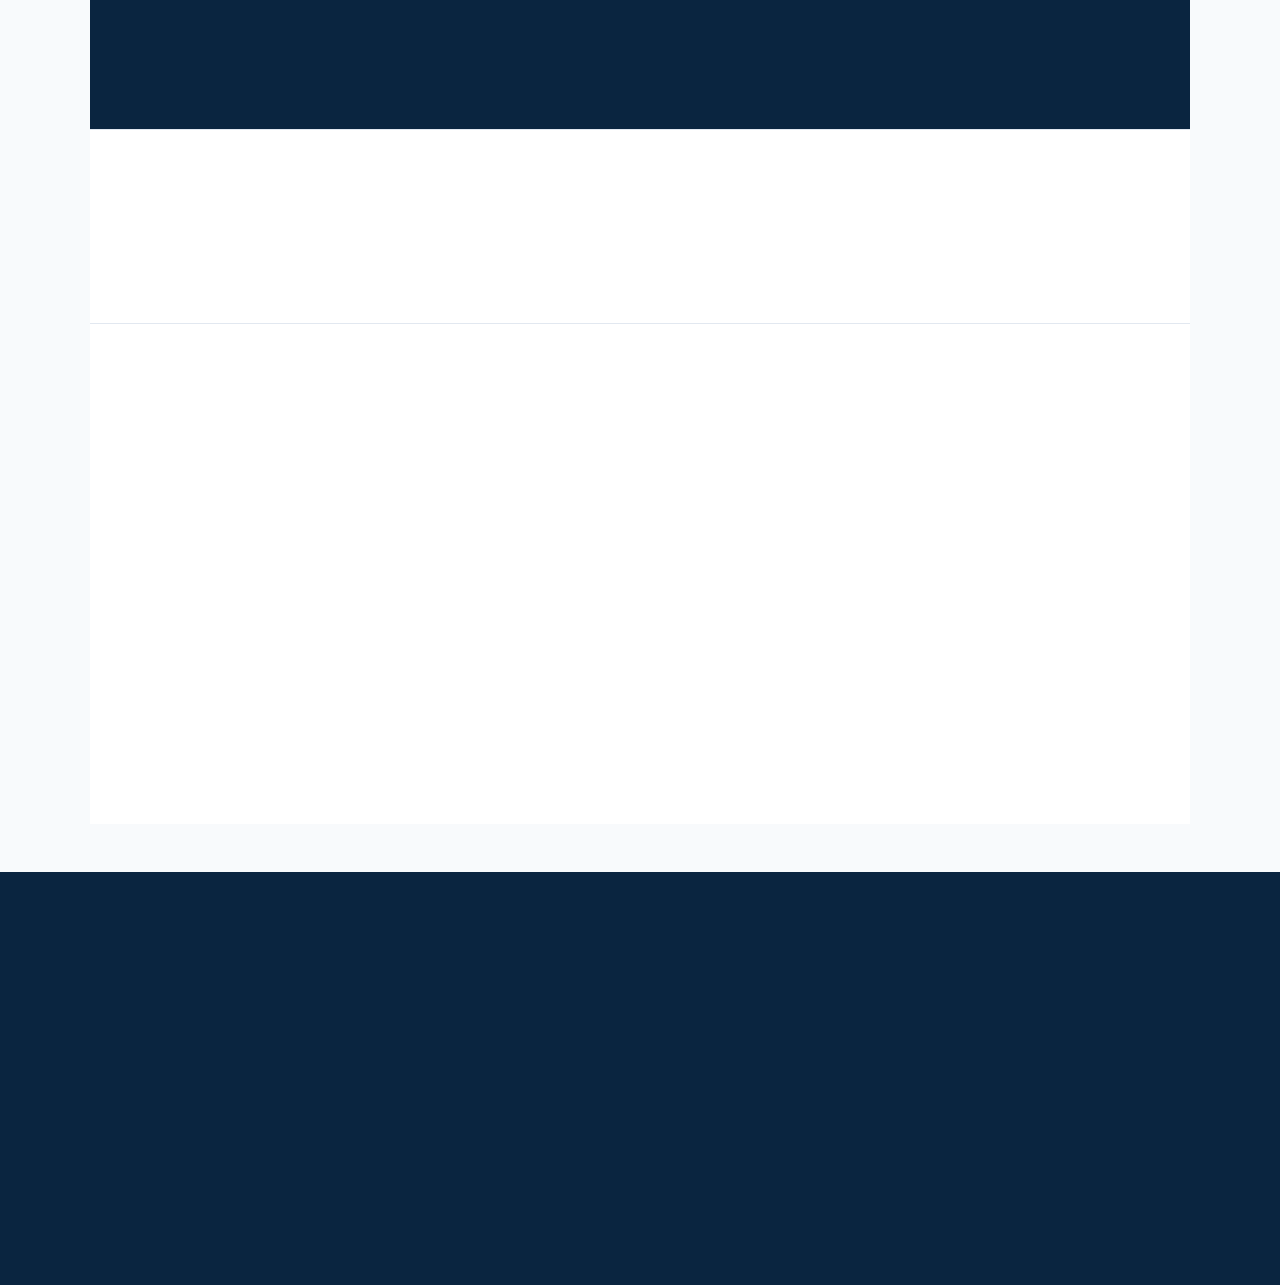
==== commit 394b3e6e: "Unificar las URLs canónicas y diferenciar el contenido de cada valle para que Google indexe una sola" ====
--- a/tramite-agua-illapel-choapa.html
+++ b/tramite-agua-illapel-choapa.html
@@ -3,23 +3,36 @@
 <head>
   <meta charset="UTF-8">
   <meta name="viewport" content="width=device-width, initial-scale=1">
-  <title>Regularización de Acciones y Derechos de Aguas en Illapel y Choapa | Sin abogado</title>
-  <meta name="description" content="Regularice e inscriba acciones o derechos de agua que ya tiene en Illapel, Salamanca y Choapa. No necesita abogado: trámite ante DGA y Conservador.">
-  <meta name="robots" content="index, follow, max-snippet:-1, max-image-preview:large">
+  <title>Regularización de Derechos de Aguas en Illapel y Choapa | DGA y CBR</title>
+  <meta name="description" content="Regularice acciones y derechos de agua en Illapel, Salamanca y el Choapa ante la DGA y el Conservador. Plazo abril 2027. Sin abogado. Consulte.">
+  <meta name="robots" content="index, follow, max-snippet:-1, max-image-preview:large, max-video-preview:-1">
   <meta name="geo.region" content="CL-CO">
-  <meta name="geo.Country" content="CL">
+  <meta name="geo.country" content="CL">
   <meta name="geo.placename" content="Illapel, Valle del Choapa">
-  <link rel="canonical" href="https://tudominio.cl/tramite-agua-illapel-choapa.html">
+  <meta name="geo.position" content="-31.6308;-71.1653">
+  <meta name="ICBM" content="-31.6308, -71.1653">
+  <link rel="canonical" href="https://tramitedelagua.cl/tramite-agua-illapel-choapa">
   <link rel="manifest" href="site.webmanifest">
   <link rel="icon" href="assets/favicon.ico" sizes="any">
-  <link rel="icon" href="assets/favicon.png" type="image/svg+xml">
+  <link rel="icon" href="assets/favicon.svg" type="image/svg+xml">
+  <link rel="icon" href="assets/favicon-32.png" type="image/png" sizes="32x32">
   <link rel="apple-touch-icon" href="assets/apple-touch-icon.png">
   <meta name="theme-color" content="#0A2540">
   <meta property="og:type" content="website">
   <meta property="og:locale" content="es_CL">
-  <meta property="og:url" content="https://tudominio.cl/tramite-agua-illapel-choapa.html">
-  <meta property="og:title" content="Regularización de Acciones y Derechos de Aguas · Choapa / Illapel">
-  <meta property="og:description" content="Proceso obligatorio CPA/CBR en Choapa. Vía administrativa Art. 170 bis: sin abogado ni tribunales obligatorios.">
+  <meta property="og:url" content="https://tramitedelagua.cl/tramite-agua-illapel-choapa">
+  <meta property="og:title" content="Regularización de Derechos de Aguas en Illapel y Choapa | DGA y CBR">
+  <meta property="og:description" content="CPA y Conservador en el Choapa. Art. 170 bis: perfeccionamiento administrativo, sin abogado ni tribunales obligatorios.">
+  <meta property="og:site_name" content="Trámite del Agua Chile">
+  <meta property="og:image" content="https://tramitedelagua.cl/assets/og-cover.jpg">
+  <meta property="og:image:width" content="1280">
+  <meta property="og:image:height" content="720">
+  <meta property="og:image:alt" content="Regularización de derechos de aguas en Illapel y el Valle del Choapa">
+  <meta name="twitter:card" content="summary_large_image">
+  <meta name="twitter:title" content="Regularización de Derechos de Aguas en Illapel y Choapa | DGA y CBR">
+  <meta name="twitter:description" content="CPA y Conservador en el Choapa. Art. 170 bis, sin abogado obligatorio. Plazo abril 2027.">
+  <meta name="twitter:image" content="https://tramitedelagua.cl/assets/og-cover.jpg">
+  <meta name="twitter:image:alt" content="Regularización de derechos de aguas en Illapel y el Valle del Choapa">
   <link rel="stylesheet" href="styles.css">
   <script type="application/ld+json">
   {
@@ -27,10 +40,20 @@
     "@graph": [
       {
         "@type": "ProfessionalService",
-        "@id": "https://tudominio.cl/tramite-agua-illapel-choapa.html#service",
-        "name": "Regularización de Acciones y Derechos de Aguas · Choapa / Illapel",
-        "url": "https://tudominio.cl/tramite-agua-illapel-choapa.html",
-        "description": "Regularización e inscripción de acciones y derechos de agua que usted ya tiene en el Valle del Choapa. Trámite administrativo ante DGA Choapa y Conservadores; no requiere abogado.",
+        "@id": "https://tramitedelagua.cl/tramite-agua-illapel-choapa#service",
+        "name": "Regularización de Derechos de Aguas · Choapa / Illapel",
+        "url": "https://tramitedelagua.cl/tramite-agua-illapel-choapa",
+        "parentOrganization": { "@id": "https://tramitedelagua.cl/#organization" },
+        "logo": "https://tramitedelagua.cl/assets/favicon.svg",
+        "image": "https://tramitedelagua.cl/assets/og-cover.jpg",
+        "priceRange": "Consultar",
+        "openingHoursSpecification": {
+          "@type": "OpeningHoursSpecification",
+          "dayOfWeek": ["Monday", "Tuesday", "Wednesday", "Thursday", "Friday"],
+          "opens": "09:00",
+          "closes": "18:00"
+        },
+        "description": "Regularización e inscripción de acciones y derechos de agua que usted ya tiene en el Valle del Choapa. Trámite administrativo ante DGA Choapa y Conservadores de Illapel y Los Vilos; no requiere abogado.",
         "areaServed": [
           { "@type": "City", "name": "Illapel" },
           { "@type": "City", "name": "Salamanca" },
@@ -41,21 +64,57 @@
         "serviceType": ["Regularización de acciones y derechos de aguas", "Inscripción CBR Illapel", "Catastro Público de Aguas DGA Choapa"]
       },
       {
+        "@type": "WebPage",
+        "@id": "https://tramitedelagua.cl/tramite-agua-illapel-choapa#webpage",
+        "url": "https://tramitedelagua.cl/tramite-agua-illapel-choapa",
+        "name": "Regularización de Derechos de Aguas en Illapel y Choapa | DGA y CBR",
+        "isPartOf": { "@id": "https://tramitedelagua.cl/#organization" },
+        "about": { "@id": "https://tramitedelagua.cl/tramite-agua-illapel-choapa#service" },
+        "inLanguage": "es-CL",
+        "description": "Regularice acciones y derechos de agua en Illapel, Salamanca y el Choapa ante la DGA y el Conservador. Plazo abril 2027. Sin abogado. Consulte.",
+        "primaryImageOfPage": {
+          "@type": "ImageObject",
+          "url": "https://tramitedelagua.cl/assets/og-cover.jpg",
+          "width": 1280,
+          "height": 720
+        },
+        "breadcrumb": { "@id": "https://tramitedelagua.cl/tramite-agua-illapel-choapa#breadcrumb" },
+        "mainEntity": { "@id": "https://tramitedelagua.cl/tramite-agua-illapel-choapa#faq" }
+      },
+      {
         "@type": "BreadcrumbList",
+        "@id": "https://tramitedelagua.cl/tramite-agua-illapel-choapa#breadcrumb",
         "itemListElement": [
-          { "@type": "ListItem", "position": 1, "name": "Inicio", "item": "https://tudominio.cl/" },
-          { "@type": "ListItem", "position": 2, "name": "Choapa / Illapel", "item": "https://tudominio.cl/tramite-agua-illapel-choapa.html" }
+          { "@type": "ListItem", "position": 1, "name": "Inicio", "item": "https://tramitedelagua.cl/" },
+          { "@type": "ListItem", "position": 2, "name": "Choapa / Illapel", "item": "https://tramitedelagua.cl/tramite-agua-illapel-choapa" }
         ]
       },
       {
         "@type": "FAQPage",
+        "@id": "https://tramitedelagua.cl/tramite-agua-illapel-choapa#faq",
         "mainEntity": [
           {
             "@type": "Question",
             "name": "¿Dónde se inscriben derechos de agua del Valle del Choapa?",
             "acceptedAnswer": {
               "@type": "Answer",
-              "text": "En el Conservador de Bienes Raíces de Illapel o Los Vilos, según la comuna, y en el Catastro Público de Aguas de la DGA Choapa. Aplica a aguas subterráneas y superficiales."
+              "text": "En el Conservador de Bienes Raíces de Illapel o de Los Vilos, según la comuna del predio, y en el Catastro Público de Aguas de la DGA Choapa. Aplica a aguas subterráneas y superficiales, y ambos registros deben coincidir."
+            }
+          },
+          {
+            "@type": "Question",
+            "name": "¿Necesito abogado para regularizar acciones o derechos de agua en Choapa?",
+            "acceptedAnswer": {
+              "@type": "Answer",
+              "text": "No es obligatorio. El perfeccionamiento puede tramitarse por vía administrativa ante la DGA (Art. 170 bis, Ley 21.586). Usted puede regularizar e inscribir lo que ya tiene ante DGA Choapa y el Conservador sin contratar abogado."
+            }
+          },
+          {
+            "@type": "Question",
+            "name": "¿Atienden Salamanca, Chillepín, Caimanes y sectores rurales?",
+            "acceptedAnswer": {
+              "@type": "Answer",
+              "text": "Sí. Cubrimos predios, acciones de canal y pozos en Illapel, Salamanca, Los Vilos, Canela y sectores del valle, incluidos Chillepín y Caimanes, para regularizar e inscribir lo que ya tienen."
             }
           },
           {
@@ -63,7 +122,7 @@
             "name": "¿Puedo perfeccionar un título antiguo en Salamanca o Illapel para INDAP?",
             "acceptedAnswer": {
               "@type": "Answer",
-              "text": "Sí. Completamos caudal en l/s, coordenadas UTM y régimen de uso para que la DGA y programas de riego (INDAP) acepten el derecho."
+              "text": "Sí. El perfeccionamiento completa el caudal en litros por segundo, las coordenadas UTM y el régimen de uso para que la DGA y los programas de riego de INDAP y la CNR puedan reconocer el derecho."
             }
           }
         ]
@@ -76,7 +135,7 @@
   <a class="skip-link" href="#cotizador">Ir al formulario</a>
   <header class="site-header">
     <div class="container header-inner">
-      <a class="brand" href="index.html" aria-label="Trámite del Agua — Inicio">
+      <a class="brand" href="/" aria-label="Trámite del Agua — Inicio">
         <span class="brand-mark" aria-hidden="true">
           <svg xmlns="http://www.w3.org/2000/svg" width="32" height="32" viewBox="0 0 32 32" fill="none"><rect width="32" height="32" rx="8" fill="#0A2540"/><path d="M16 6.5c-3.6 4.5-6 7.8-6 10.6a6 6 0 1 0 12 0C22 14.3 19.6 11 16 6.5z" fill="#0066CC"/></svg>
         </span>
@@ -164,44 +223,44 @@
         <ul class="partners-logos">
           <li>
             <a class="partner-mark" href="https://dga.mop.gob.cl/" target="_blank" rel="noopener noreferrer" title="Sitio oficial DGA">
-              <img src="assets/logos/dga.png" alt="DGA — Dirección General de Aguas" width="240" height="72" decoding="async">
+              <img src="assets/logos/dga.png" alt="DGA — Dirección General de Aguas" width="240" height="72" decoding="async" loading="lazy">
             </a>
           </li>
           <li>
             <a class="partner-mark" href="https://www.conservadores.cl/" target="_blank" rel="noopener noreferrer" title="Conservadores de Bienes Raíces">
-              <img src="assets/logos/cbr.png" alt="Conservador de Bienes Raíces" width="140" height="48" decoding="async">
+              <img src="assets/logos/cbr.png" alt="Conservador de Bienes Raíces" width="140" height="48" decoding="async" loading="lazy">
             </a>
           </li>
           <li>
             <a class="partner-mark" href="https://www.indap.gob.cl/agua-en-regla" target="_blank" rel="noopener noreferrer" title="INDAP Agua en Regla">
-              <img src="assets/logos/indap.png" alt="INDAP" width="140" height="48" decoding="async">
+              <img src="assets/logos/indap.png" alt="INDAP" width="140" height="48" decoding="async" loading="lazy">
             </a>
           </li>
           <li>
             <a class="partner-mark" href="https://www.cnr.gob.cl/" target="_blank" rel="noopener noreferrer" title="Comisión Nacional de Riego">
-              <img src="assets/logos/cnr.png" alt="CNR — Comisión Nacional de Riego" width="140" height="48" decoding="async">
+              <img src="assets/logos/cnr.png" alt="CNR — Comisión Nacional de Riego" width="140" height="48" decoding="async" loading="lazy">
             </a>
           </li>
         </ul>
         <ul class="partners-logos" aria-hidden="true">
           <li>
-            <a class="partner-mark" href="https://dga.mop.gob.cl/" target="_blank" rel="noopener noreferrer" title="Sitio oficial DGA">
-              <img src="assets/logos/dga.png" alt="" width="240" height="72" decoding="async">
-            </a>
-          </li>
-          <li>
-            <a class="partner-mark" href="https://www.conservadores.cl/" target="_blank" rel="noopener noreferrer" title="Conservadores de Bienes Raíces">
-              <img src="assets/logos/cbr.png" alt="" width="140" height="48" decoding="async">
-            </a>
-          </li>
-          <li>
-            <a class="partner-mark" href="https://www.indap.gob.cl/agua-en-regla" target="_blank" rel="noopener noreferrer" title="INDAP Agua en Regla">
-              <img src="assets/logos/indap.png" alt="" width="140" height="48" decoding="async">
-            </a>
-          </li>
-          <li>
-            <a class="partner-mark" href="https://www.cnr.gob.cl/" target="_blank" rel="noopener noreferrer" title="Comisión Nacional de Riego">
-              <img src="assets/logos/cnr.png" alt="" width="140" height="48" decoding="async">
+            <a class="partner-mark" href="https://dga.mop.gob.cl/" target="_blank" rel="noopener noreferrer" tabindex="-1" title="Sitio oficial DGA">
+              <img src="assets/logos/dga.png" alt="" width="240" height="72" decoding="async" loading="lazy">
+            </a>
+          </li>
+          <li>
+            <a class="partner-mark" href="https://www.conservadores.cl/" target="_blank" rel="noopener noreferrer" tabindex="-1" title="Conservadores de Bienes Raíces">
+              <img src="assets/logos/cbr.png" alt="" width="140" height="48" decoding="async" loading="lazy">
+            </a>
+          </li>
+          <li>
+            <a class="partner-mark" href="https://www.indap.gob.cl/agua-en-regla" target="_blank" rel="noopener noreferrer" tabindex="-1" title="INDAP Agua en Regla">
+              <img src="assets/logos/indap.png" alt="" width="140" height="48" decoding="async" loading="lazy">
+            </a>
+          </li>
+          <li>
+            <a class="partner-mark" href="https://www.cnr.gob.cl/" target="_blank" rel="noopener noreferrer" tabindex="-1" title="Comisión Nacional de Riego">
+              <img src="assets/logos/cnr.png" alt="" width="140" height="48" decoding="async" loading="lazy">
             </a>
           </li>
         </ul>
@@ -215,26 +274,65 @@
     <section class="section section-services section-focus cv-auto" id="servicios">
       <div class="container">
         <h2>El proceso obligatorio en Choapa (3 situaciones)</h2>
-        <p class="focus-lead">Según su título: inscripción CBR, registro CPA o perfeccionamiento de acciones a L/s (Art. 170 bis). Ante DGA Choapa y Conservador de Illapel / Los Vilos.</p>
+        <p class="focus-lead">Según su título: inscripción en el Conservador, registro en el CPA o perfeccionamiento de acciones a litros por segundo (Art. 170 bis). Se tramita ante la DGA Choapa y el Conservador de Illapel o de Los Vilos. El mismo mandato, en otra cuenca, está en la <a href="/tramite-agua-ovalle-limari">regularización del Limarí</a> y en la <a href="/tramite-agua-la-serena-elqui">regularización del Elqui</a>.</p>
         <div class="bento">
           <article class="bento-card">
             <h3>1. Inscripción CBR</h3>
-            <p class="bento-lead">Derecho sin inscripción en Registro de Propiedad de Aguas (Illapel / Los Vilos).</p>
+            <p class="bento-lead">Derecho constituido que nunca entró al Registro de Propiedad de Aguas. Illapel y Salamanca se ven, en la práctica, en el Conservador de Illapel; Los Vilos y Canela, en el de Los Vilos. La competencia se confirma con el predio.</p>
             <button type="button" class="service-pick" data-tramite="Inscripción en Conservador (CBR) — derecho sin inscripción formal">Cotizar CBR →</button>
           </article>
           <article class="bento-card">
             <h3>2. Registro CPA</h3>
-            <p class="bento-lead">Ya en Conservador, falta folio DGA / Catastro Público de Aguas.</p>
+            <p class="bento-lead">Ya hay inscripción en Conservador y falta el folio de la DGA. El registro se pide en el Catastro Público de Aguas, con ClaveÚnica, ante la oficina del Choapa, tanto si el agua es superficial como si es subterránea.</p>
             <button type="button" class="service-pick" data-tramite="Registro en Catastro Público de Aguas (CPA / DGA)">Cotizar CPA →</button>
           </article>
           <article class="bento-card">
             <h3>3. Perfeccionamiento</h3>
-            <p class="bento-lead">Acciones, regadores o tejas → L/s + UTM. Vía administrativa Art. 170 bis.</p>
+            <p class="bento-lead">Acciones de las juntas del Choapa, del Illapel y del Chalinga se traducen a litros por segundo, con UTM y régimen de uso. Ese dato es el que después piden INDAP y la CNR. La vía es administrativa (Art. 170 bis).</p>
             <button type="button" class="service-pick" data-tramite="Perfeccionamiento: acciones / regadores / tejas a L/s (Art. 170 bis)">Cotizar perfeccionamiento →</button>
           </article>
         </div>
       </div>
     </section>
+
+    <section class="section cv-auto" id="cuenca" aria-labelledby="cuenca-title">
+      <div class="container">
+        <h2 id="cuenca-title">Dónde se juega el título en el Choapa</h2>
+        <p class="focus-lead">La cuenca junta el río Choapa con el Illapel y el Chalinga. El embalse Corrales regula el Illapel, arriba de la ciudad. Salamanca y Chillepín concentran acciones de canal; Caimanes y la costa de Los Vilos mezclan esos títulos con pozos. No es el mismo expediente.</p>
+        <div class="tramite-table-wrap" role="region" aria-label="Jurisdicción Conservador y referencia hídrica del Choapa">
+          <table class="tramite-table">
+            <thead>
+              <tr>
+                <th scope="col">Comuna del predio</th>
+                <th scope="col">Conservador habitual</th>
+                <th scope="col">Referencia hídrica</th>
+              </tr>
+            </thead>
+            <tbody>
+              <tr>
+                <td>Illapel</td>
+                <td>CBR de Illapel</td>
+                <td>Río Illapel y embalse Corrales</td>
+              </tr>
+              <tr>
+                <td>Salamanca</td>
+                <td>CBR de Illapel</td>
+                <td>Ríos Choapa y Chalinga, Chillepín</td>
+              </tr>
+              <tr>
+                <td>Los Vilos</td>
+                <td>CBR de Los Vilos</td>
+                <td>Curso bajo del Choapa y Caimanes</td>
+              </tr>
+              <tr>
+                <td>Canela</td>
+                <td>CBR de Los Vilos</td>
+                <td>Esteros y pozos de Canela</td>
+              </tr>
+            </tbody>
+          </table>
+        </div>
+        <p class="focus-lead">La fila del Conservador es orientación: se verifica con la comuna y el rol del predio antes de ingresar. El marco nacional del plazo (abril 2027, Ley 21.727) está en la <a href="/">guía de regularización CPA y CBR</a>.</p>
 
     <section class="section section-cases cv-auto" id="casos">
       <div class="container">
@@ -244,7 +342,7 @@
             <p class="case-badge">✓ Inscrito en CBR y CPA</p>
             <h3>Illapel / Salamanca</h3>
             <p class="case-type">Inscripción de derecho antiguo</p>
-            <p>Papeles incompletos regularizados e inscritos para dejar el agua al día.</p>
+            <p>Papeles incompletos de un derecho antiguo, regularizados e inscritos para dejar el agua al día ante la DGA Choapa y el Conservador. Sin ese cierre, el título no sirve para vender ni para postular a riego.</p>
           <a class="case-link" href="#cotizador">Cotizar regularización Choapa →</a>
           </article>
         </div>
@@ -285,9 +383,9 @@
       <div class="container">
         <h2 id="otras-title">También atendemos estos valles</h2>
         <ul class="related-links">
-          <li><a href="index.html">Chile (Nacional)</a></li>
-          <li><a href="tramite-agua-ovalle-limari.html">Limarí / Ovalle</a></li>
-          <li><a href="tramite-agua-la-serena-elqui.html">Elqui / La Serena</a></li>
+          <li><a href="/">Chile (Nacional)</a></li>
+          <li><a href="/tramite-agua-ovalle-limari">Limarí / Ovalle</a></li>
+          <li><a href="/tramite-agua-la-serena-elqui">Elqui / La Serena</a></li>
         </ul>
       </div>
     </section>
@@ -298,15 +396,19 @@
         <div class="faq">
           <details>
             <summary>¿Dónde se inscriben derechos de agua del Valle del Choapa?</summary>
-            <div class="faq-body"><p>En el <strong>Conservador de Illapel o Los Vilos</strong> y en el <strong>Catastro Público de Aguas</strong> de la DGA Choapa (aguas subterráneas y superficiales).</p></div>
+            <div class="faq-body"><p>En el <strong>Conservador de Bienes Raíces de Illapel o de Los Vilos</strong>, según la comuna del predio, y en el <strong>Catastro Público de Aguas</strong> de la DGA Choapa. Aplica a aguas subterráneas y superficiales, y ambos registros deben coincidir.</p></div>
           </details>
           <details>
-            <summary>¿Necesito abogado para regularizar en Choapa?</summary>
-            <div class="faq-body"><p><strong>No es obligatorio.</strong> El perfeccionamiento puede hacerse por vía administrativa ante la DGA (Art. 170 bis). Usted puede inscribir lo que ya tiene ante DGA y Conservador sin abogado.</p></div>
+            <summary>¿Necesito abogado para regularizar acciones o derechos de agua en Choapa?</summary>
+            <div class="faq-body"><p><strong>No es obligatorio.</strong> El perfeccionamiento puede tramitarse por vía administrativa ante la DGA (<strong>Art. 170 bis</strong>, Ley 21.586). Usted puede regularizar e inscribir lo que ya tiene ante DGA Choapa y el Conservador sin contratar abogado.</p></div>
           </details>
           <details>
             <summary>¿Atienden Salamanca, Chillepín, Caimanes y sectores rurales?</summary>
-            <div class="faq-body"><p>Sí. Cubrimos predios, acciones y pozos en <strong>Illapel, Salamanca, Los Vilos, Canela</strong> y sectores del valle para regularizar e inscribir lo que ya tienen.</p></div>
+            <div class="faq-body"><p>Sí. Cubrimos predios, acciones de canal y pozos en <strong>Illapel, Salamanca, Los Vilos, Canela</strong> y sectores del valle, incluidos Chillepín y Caimanes, para regularizar e inscribir lo que ya tienen.</p></div>
+          </details>
+          <details>
+            <summary>¿Puedo perfeccionar un título antiguo en Salamanca o Illapel para INDAP?</summary>
+            <div class="faq-body"><p>Sí. El perfeccionamiento completa el caudal en <strong>litros por segundo</strong>, las coordenadas UTM y el régimen de uso para que la DGA y los programas de riego de <strong>INDAP</strong> y la <strong>CNR</strong> puedan reconocer el derecho.</p></div>
           </details>
         </div>
       </div>
@@ -322,10 +424,10 @@
     <div class="container footer-basins">
       <p class="footer-basins-label">Atención por Valles y Comunas:</p>
       <ul class="basin-links">
-        <li><a href="index.html">Chile (Nacional)</a></li>
-        <li><a href="tramite-agua-ovalle-limari.html">Limarí / Ovalle</a></li>
-        <li><a href="tramite-agua-la-serena-elqui.html">Elqui / La Serena</a></li>
-        <li><a href="tramite-agua-illapel-choapa.html" aria-current="page">Choapa / Illapel</a></li>
+        <li><a href="/">Chile (Nacional)</a></li>
+        <li><a href="/tramite-agua-ovalle-limari">Limarí / Ovalle</a></li>
+        <li><a href="/tramite-agua-la-serena-elqui">Elqui / La Serena</a></li>
+        <li><a href="/tramite-agua-illapel-choapa" aria-current="page">Choapa / Illapel</a></li>
       </ul>
     </div>
     <div class="container footer-basins footer-official">
--- a/styles.css
+++ b/styles.css
@@ -301,11 +301,16 @@
   color: #4ADE80;
 }
 
+.focus-lead {
+  margin: 0 0 1.25rem;
+  max-width: 68ch;
+  font-size: 1.05rem;
+  color: var(--secundario);
+}
+
 .section-focus .focus-lead {
   margin: -0.35rem 0 1.5rem;
-  max-width: 58ch;
-  font-size: 1.05rem;
-  color: var(--secundario);
+  max-width: 68ch;
 }
 
 .tramite-table-wrap {
